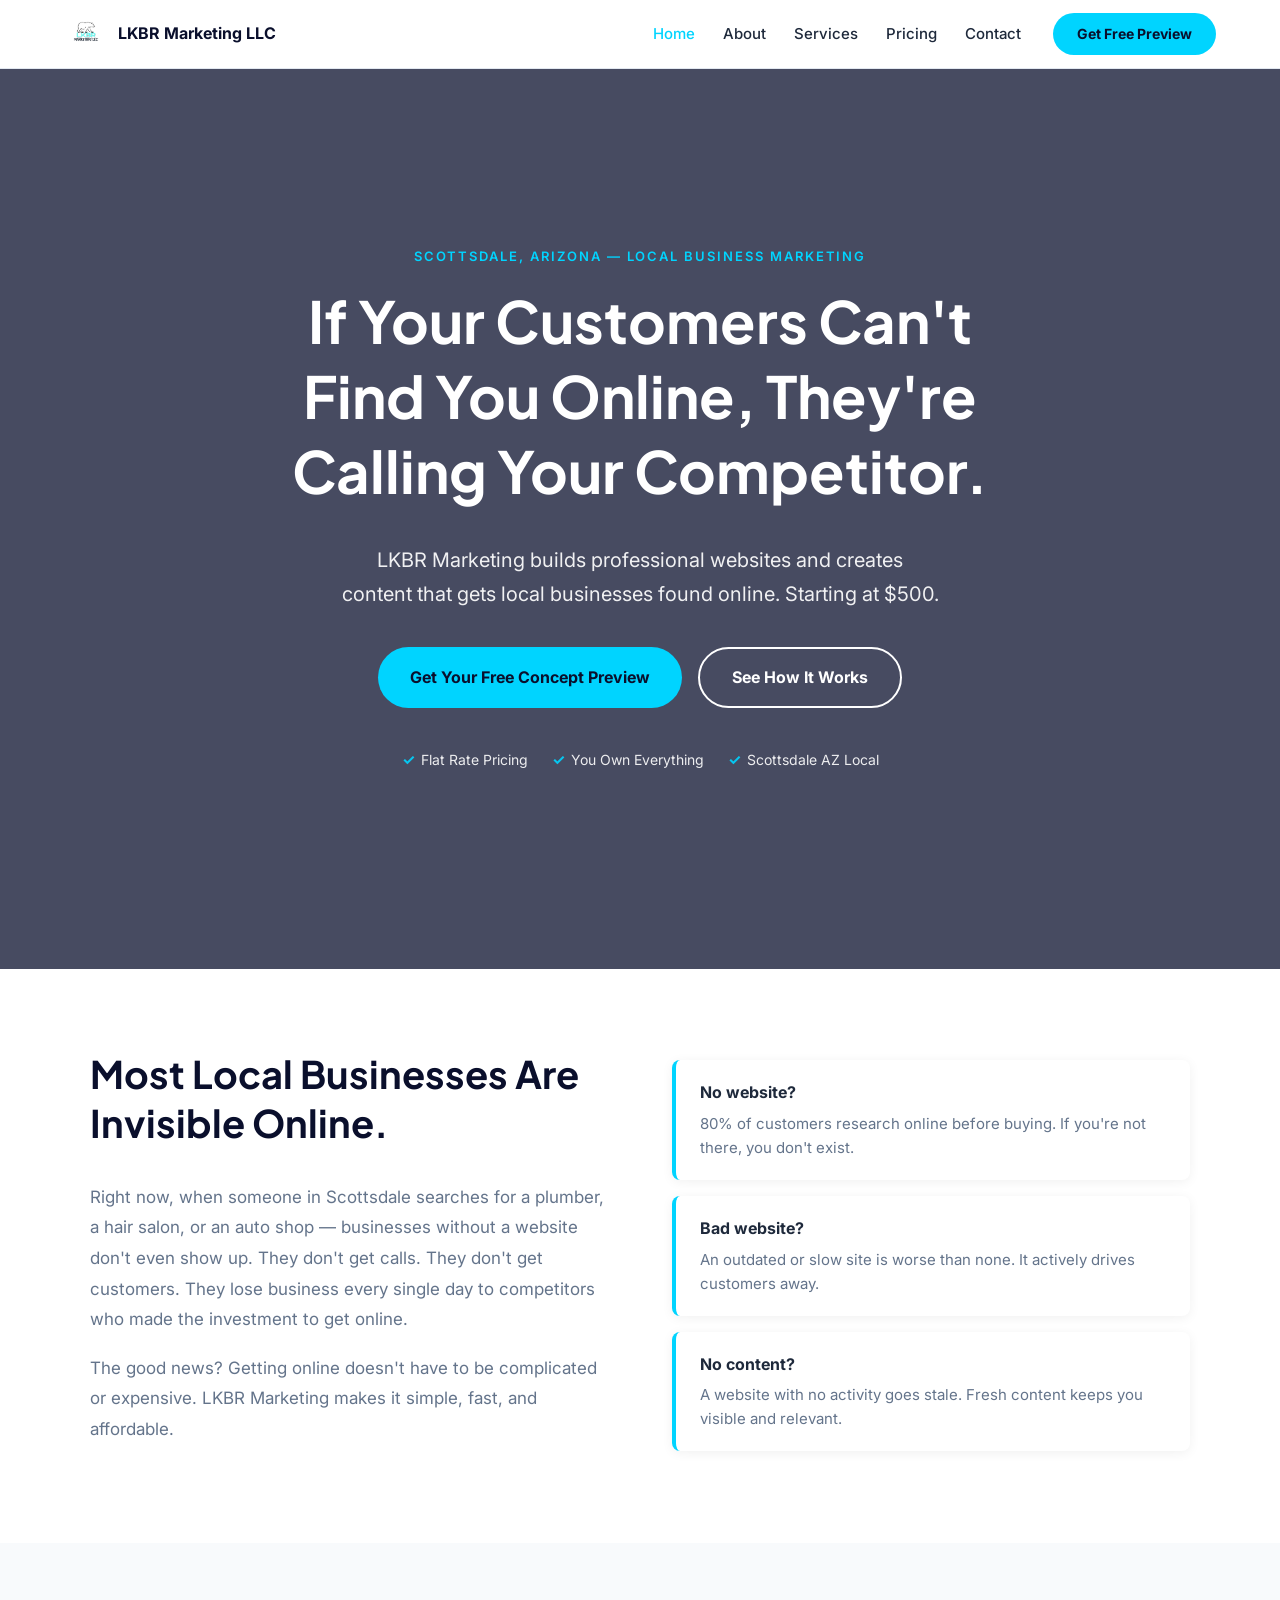
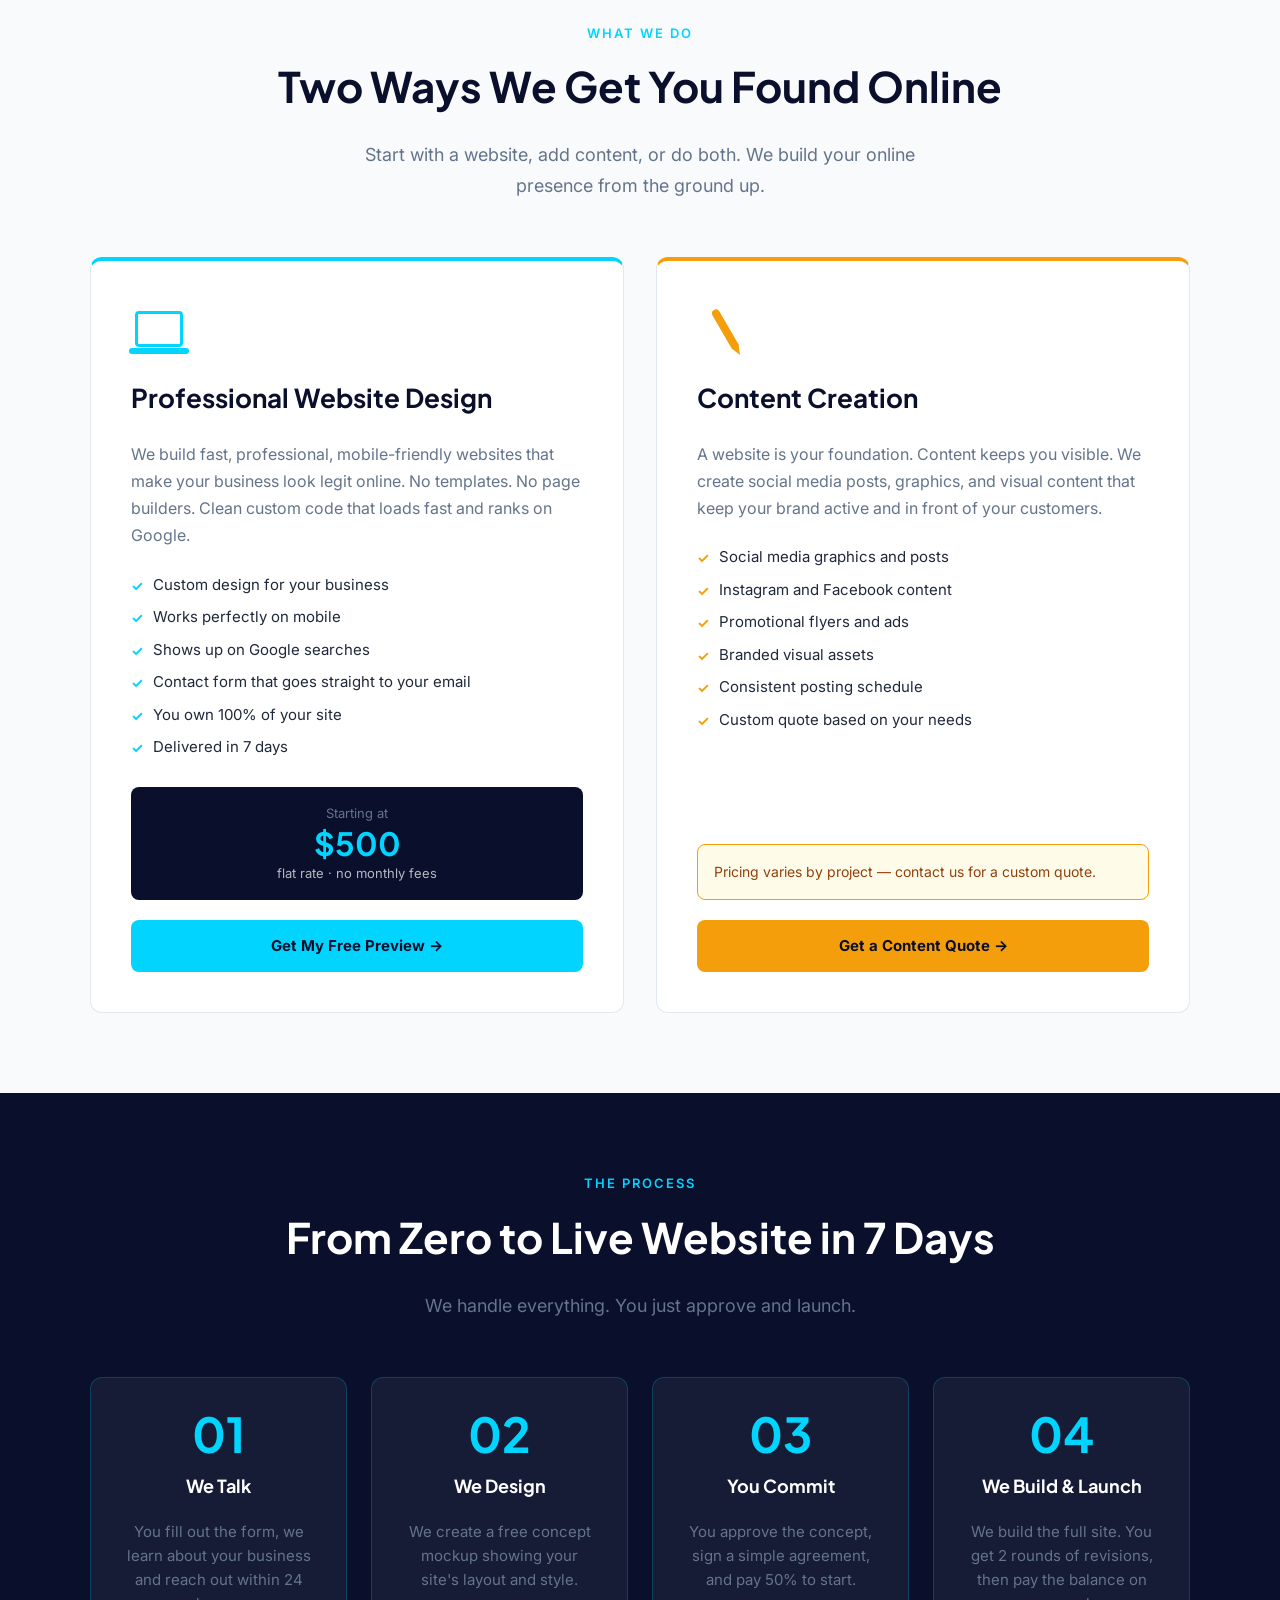
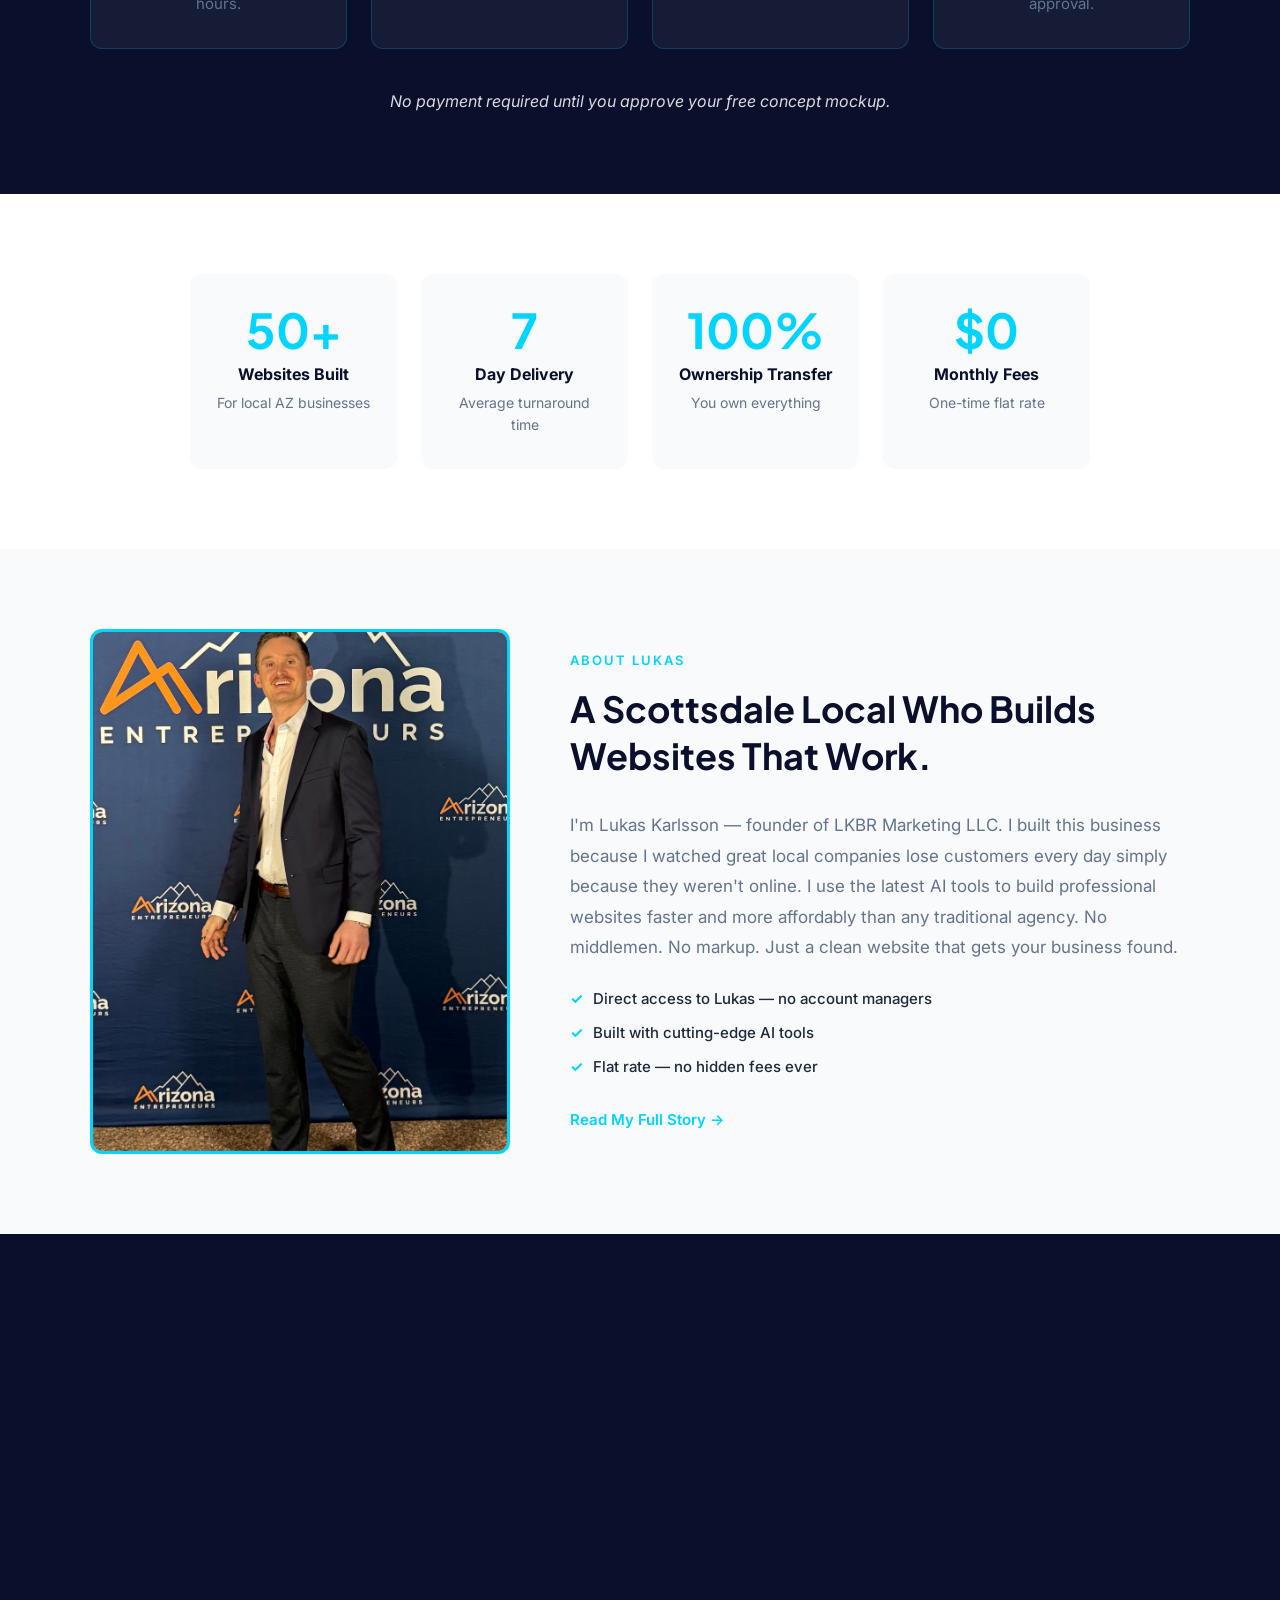
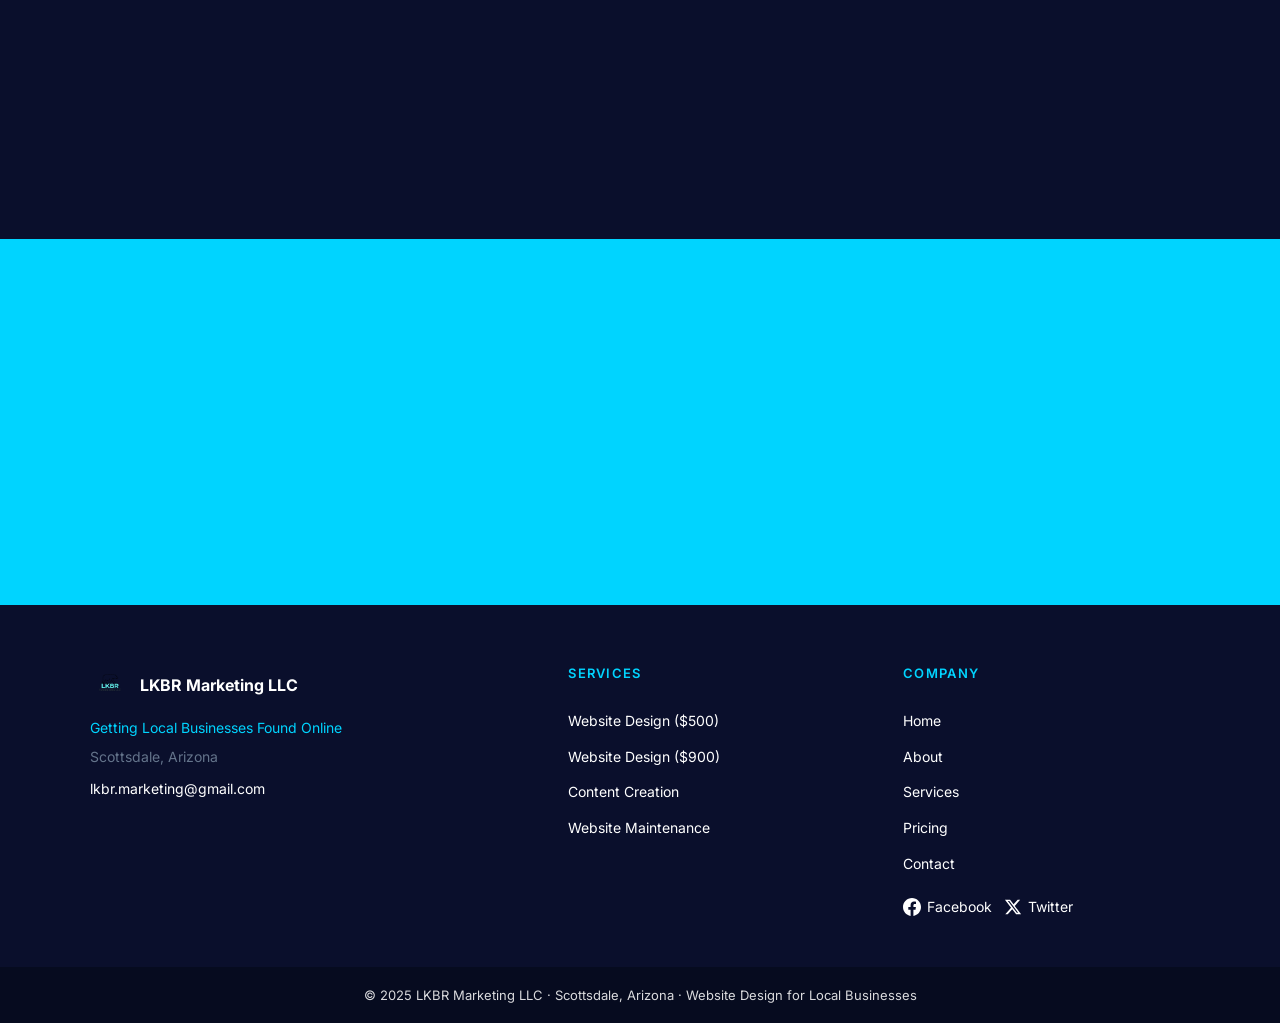
==== index.html @ f8eedea1 "LKBR Marketing site rebuild" ====
<!DOCTYPE html>
<html lang="en">
<head>
  <meta charset="UTF-8">
  <meta name="viewport" content="width=device-width, initial-scale=1.0">
  <title>Website Design Scottsdale AZ | LKBR Marketing LLC | Local Business Websites Starting at $500</title>
  <meta name="description" content="LKBR Marketing LLC builds professional websites for local businesses in Scottsdale AZ. Flat rate $500. Delivered in 7 days. You own everything. Get your free preview today.">
  <meta name="keywords" content="website design Scottsdale AZ, local business website design Arizona, affordable website design small business, professional website $500, website designer Scottsdale">
  <link rel="preconnect" href="https://fonts.googleapis.com">
  <link rel="preconnect" href="https://fonts.gstatic.com" crossorigin>
  <link href="https://fonts.googleapis.com/css2?family=Plus+Jakarta+Sans:wght@700;800&family=Inter:wght@300;400;500;600;700&display=swap" rel="stylesheet">
  <link rel="stylesheet" href="style.css">
</head>
<body>

  <!-- NAV -->
  <nav class="nav">
    <div class="nav-inner">
      <a href="index.html" class="nav-brand">
        <img src="LKBR Marketing LLC Official Logo.png" height="44" alt="LKBR Marketing LLC Logo">
        <span>LKBR Marketing LLC</span>
      </a>
      <ul class="nav-links">
        <li><a href="index.html">Home</a></li>
        <li><a href="about.html">About</a></li>
        <li><a href="services.html">Services</a></li>
        <li><a href="pricing.html">Pricing</a></li>
        <li><a href="contact.html">Contact</a></li>
      </ul>
      <a href="contact.html" class="nav-cta">Get Free Preview</a>
      <button class="hamburger" aria-label="Open navigation menu">
        <span></span><span></span><span></span>
      </button>
    </div>
  </nav>

  <!-- MOBILE OVERLAY -->
  <div class="mobile-overlay" id="mobileOverlay" role="dialog" aria-modal="true">
    <button class="overlay-close" id="overlayClose" aria-label="Close menu">&times;</button>
    <ul class="overlay-links">
      <li><a href="index.html">Home</a></li>
      <li><a href="about.html">About</a></li>
      <li><a href="services.html">Services</a></li>
      <li><a href="pricing.html">Pricing</a></li>
      <li><a href="contact.html">Contact</a></li>
    </ul>
  </div>

  <!-- HERO -->
  <section class="hero-home">
    <div class="hero-bg"></div>
    <div class="hero-overlay"></div>
    <div class="hero-content fade-in">
      <span class="eyebrow">Scottsdale, Arizona &mdash; Local Business Marketing</span>
      <h1>If Your Customers Can't Find You Online, They're Calling Your Competitor.</h1>
      <p class="hero-sub">LKBR Marketing builds professional websites and creates content that gets local businesses found online. Starting at $500.</p>
      <div class="hero-buttons">
        <a href="contact.html" class="btn btn-primary" style="font-size:16px;padding:16px 32px;">Get Your Free Concept Preview</a>
        <a href="#how-it-works" class="btn btn-outline-white" style="font-size:16px;padding:16px 32px;">See How It Works</a>
      </div>
      <div class="hero-trust">
        <span class="trust-item">Flat Rate Pricing</span>
        <span class="trust-item">You Own Everything</span>
        <span class="trust-item">Scottsdale AZ Local</span>
      </div>
    </div>
  </section>

  <!-- PROBLEM SECTION -->
  <section class="section-problem">
    <div class="problem-grid">
      <div class="fade-in">
        <h2 class="problem-headline">Most Local Businesses Are Invisible Online.</h2>
        <p class="problem-text">Right now, when someone in Scottsdale searches for a plumber, a hair salon, or an auto shop — businesses without a website don't even show up. They don't get calls. They don't get customers. They lose business every single day to competitors who made the investment to get online.</p>
        <p class="problem-text">The good news? Getting online doesn't have to be complicated or expensive. LKBR Marketing makes it simple, fast, and affordable.</p>
      </div>
      <div class="problem-cards fade-in">
        <div class="problem-card">
          <strong>No website?</strong>
          <p>80% of customers research online before buying. If you're not there, you don't exist.</p>
        </div>
        <div class="problem-card">
          <strong>Bad website?</strong>
          <p>An outdated or slow site is worse than none. It actively drives customers away.</p>
        </div>
        <div class="problem-card">
          <strong>No content?</strong>
          <p>A website with no activity goes stale. Fresh content keeps you visible and relevant.</p>
        </div>
      </div>
    </div>
  </section>

  <!-- SERVICES SECTION -->
  <section class="section-services">
    <div class="section-header fade-in">
      <span class="eyebrow">What We Do</span>
      <h2>Two Ways We Get You Found Online</h2>
      <p>Start with a website, add content, or do both. We build your online presence from the ground up.</p>
    </div>
    <div class="service-cards">
      <!-- Card 1: Website Design -->
      <div class="service-card service-card-cyan fade-in">
        <div class="service-icon">
          <div class="icon-laptop"></div>
        </div>
        <h3>Professional Website Design</h3>
        <p class="service-desc">We build fast, professional, mobile-friendly websites that make your business look legit online. No templates. No page builders. Clean custom code that loads fast and ranks on Google.</p>
        <ul class="check-list">
          <li>Custom design for your business</li>
          <li>Works perfectly on mobile</li>
          <li>Shows up on Google searches</li>
          <li>Contact form that goes straight to your email</li>
          <li>You own 100% of your site</li>
          <li>Delivered in 7 days</li>
        </ul>
        <div class="price-box">
          <p class="price-label">Starting at</p>
          <p class="price-num">$500</p>
          <p class="price-note">flat rate &middot; no monthly fees</p>
        </div>
        <a href="contact.html" class="btn btn-primary btn-block">Get My Free Preview &rarr;</a>
      </div>
      <!-- Card 2: Content Creation -->
      <div class="service-card service-card-gold fade-in">
        <div class="service-icon">
          <div class="icon-pencil"></div>
        </div>
        <h3>Content Creation</h3>
        <p class="service-desc">A website is your foundation. Content keeps you visible. We create social media posts, graphics, and visual content that keep your brand active and in front of your customers.</p>
        <ul class="check-list gold-checks">
          <li>Social media graphics and posts</li>
          <li>Instagram and Facebook content</li>
          <li>Promotional flyers and ads</li>
          <li>Branded visual assets</li>
          <li>Consistent posting schedule</li>
          <li>Custom quote based on your needs</li>
        </ul>
        <div class="content-note">
          Pricing varies by project &mdash; contact us for a custom quote.
        </div>
        <a href="contact.html" class="btn btn-block" style="background:var(--gold);color:var(--navy);">Get a Content Quote &rarr;</a>
      </div>
    </div>
  </section>

  <!-- HOW IT WORKS -->
  <section class="section-how" id="how-it-works">
    <div class="section-header fade-in">
      <span class="eyebrow">The Process</span>
      <h2>From Zero to Live Website in 7 Days</h2>
      <p>We handle everything. You just approve and launch.</p>
    </div>
    <div class="steps-grid">
      <div class="step-card fade-in">
        <div class="step-num">01</div>
        <h3>We Talk</h3>
        <p>You fill out the form, we learn about your business and reach out within 24 hours.</p>
      </div>
      <div class="step-card fade-in">
        <div class="step-num">02</div>
        <h3>We Design</h3>
        <p>We create a free concept mockup showing your site's layout and style.</p>
      </div>
      <div class="step-card fade-in">
        <div class="step-num">03</div>
        <h3>You Commit</h3>
        <p>You approve the concept, sign a simple agreement, and pay 50% to start.</p>
      </div>
      <div class="step-card fade-in">
        <div class="step-num">04</div>
        <h3>We Build &amp; Launch</h3>
        <p>We build the full site. You get 2 rounds of revisions, then pay the balance on approval.</p>
      </div>
    </div>
    <p class="how-note">No payment required until you approve your free concept mockup.</p>
  </section>

  <!-- STATS / RESULTS -->
  <section class="section-stats">
    <div class="stats-grid">
      <div class="stat-card fade-in">
        <div class="stat-num" data-target="50" data-suffix="+">50+</div>
        <div class="stat-label">Websites Built</div>
        <div class="stat-sub">For local AZ businesses</div>
      </div>
      <div class="stat-card fade-in">
        <div class="stat-num" data-target="7">7</div>
        <div class="stat-label">Day Delivery</div>
        <div class="stat-sub">Average turnaround time</div>
      </div>
      <div class="stat-card fade-in">
        <div class="stat-num" data-target="100" data-suffix="%">100%</div>
        <div class="stat-label">Ownership Transfer</div>
        <div class="stat-sub">You own everything</div>
      </div>
      <div class="stat-card fade-in">
        <div class="stat-num" data-target="0" data-prefix="$">$0</div>
        <div class="stat-label">Monthly Fees</div>
        <div class="stat-sub">One-time flat rate</div>
      </div>
    </div>
  </section>

  <!-- ABOUT STRIP -->
  <section class="section-about-strip">
    <div class="about-strip-grid">
      <div class="fade-in">
        <img src="IMG_9711.jpg" alt="Lukas Karlsson — Founder LKBR Marketing LLC" class="about-strip-img">
      </div>
      <div class="about-strip-content fade-in">
        <span class="eyebrow">About Lukas</span>
        <h2>A Scottsdale Local Who Builds Websites That Work.</h2>
        <p>I'm Lukas Karlsson &mdash; founder of LKBR Marketing LLC. I built this business because I watched great local companies lose customers every day simply because they weren't online. I use the latest AI tools to build professional websites faster and more affordably than any traditional agency. No middlemen. No markup. Just a clean website that gets your business found.</p>
        <ul class="about-strip-checks">
          <li>Direct access to Lukas &mdash; no account managers</li>
          <li>Built with cutting-edge AI tools</li>
          <li>Flat rate &mdash; no hidden fees ever</li>
        </ul>
        <a href="about.html" class="link-arrow">Read My Full Story &rarr;</a>
      </div>
    </div>
  </section>

  <!-- TESTIMONIALS -->
  <section class="section-testimonials">
    <div class="section-header fade-in">
      <span class="eyebrow">Client Stories</span>
      <h2>Local Businesses. Real Results.</h2>
    </div>
    <div class="testimonials-grid">
      <div class="testimonial-card fade-in">
        <div class="stars">&#9733;&#9733;&#9733;&#9733;&#9733;</div>
        <p class="testimonial-quote">"LKBR built our restaurant website in 5 days. We're getting online orders now that we never had before. Worth every penny of the $500."</p>
        <div class="testimonial-author">
          <div class="author-avatar">M</div>
          <div>
            <div class="author-name">Maria S.</div>
            <div class="author-biz">Scottsdale Restaurant Owner</div>
          </div>
        </div>
      </div>
      <div class="testimonial-card fade-in">
        <div class="stars">&#9733;&#9733;&#9733;&#9733;&#9733;</div>
        <p class="testimonial-quote">"I'd been meaning to get a website for my plumbing business for 3 years. Lukas had it done in a week. Now I get calls from Google every day."</p>
        <div class="testimonial-author">
          <div class="author-avatar">J</div>
          <div>
            <div class="author-name">James T.</div>
            <div class="author-biz">Phoenix Plumbing Company</div>
          </div>
        </div>
      </div>
      <div class="testimonial-card fade-in">
        <div class="stars">&#9733;&#9733;&#9733;&#9733;&#9733;</div>
        <p class="testimonial-quote">"My salon finally looks as professional online as it does in person. The process was painless and I own everything outright."</p>
        <div class="testimonial-author">
          <div class="author-avatar">S</div>
          <div>
            <div class="author-name">Sandra K.</div>
            <div class="author-biz">Tempe Hair Salon</div>
          </div>
        </div>
      </div>
    </div>
  </section>

  <!-- FINAL CTA -->
  <section class="section-final-cta">
    <h2 class="fade-in">Ready to Get Your Business Online?</h2>
    <p class="fade-in">Get a free concept mockup within 24 hours. No payment until you're ready to move forward.</p>
    <a href="contact.html" class="btn-hero fade-in">Get Your Free Concept Preview &rarr;</a>
  </section>

  <!-- FOOTER -->
  <footer class="footer">
    <div class="footer-top">
      <div class="footer-inner">
        <div class="footer-col">
          <div class="footer-brand">
            <img src="LKBR Marketing LLC Official Logo.png" height="40" alt="LKBR Marketing LLC">
            <span>LKBR Marketing LLC</span>
          </div>
          <p class="footer-tagline">Getting Local Businesses Found Online</p>
          <p class="footer-location">Scottsdale, Arizona</p>
          <a href="mailto:lkbr.marketing@gmail.com" class="footer-email">lkbr.marketing@gmail.com</a>
        </div>
        <div class="footer-col">
          <h4 class="footer-heading">Services</h4>
          <ul class="footer-links">
            <li><a href="pricing.html">Website Design ($500)</a></li>
            <li><a href="pricing.html">Website Design ($900)</a></li>
            <li><a href="services.html">Content Creation</a></li>
            <li><a href="services.html">Website Maintenance</a></li>
          </ul>
        </div>
        <div class="footer-col">
          <h4 class="footer-heading">Company</h4>
          <ul class="footer-links">
            <li><a href="index.html">Home</a></li>
            <li><a href="about.html">About</a></li>
            <li><a href="services.html">Services</a></li>
            <li><a href="pricing.html">Pricing</a></li>
            <li><a href="contact.html">Contact</a></li>
          </ul>
          <div class="footer-social">
            <a href="https://facebook.com/lkbrmarketing" target="_blank" rel="noopener" class="social-link">
              <svg viewBox="0 0 24 24" aria-hidden="true"><path d="M24 12.073c0-6.627-5.373-12-12-12s-12 5.373-12 12c0 5.99 4.388 10.954 10.125 11.854v-8.385H7.078v-3.47h3.047V9.43c0-3.007 1.792-4.669 4.533-4.669 1.312 0 2.686.235 2.686.235v2.953H15.83c-1.491 0-1.956.925-1.956 1.874v2.25h3.328l-.532 3.47h-2.796v8.385C19.612 23.027 24 18.062 24 12.073z"/></svg>
              Facebook
            </a>
            <a href="https://twitter.com/lkbrmarketing" target="_blank" rel="noopener" class="social-link">
              <svg viewBox="0 0 24 24" aria-hidden="true"><path d="M18.244 2.25h3.308l-7.227 8.26 8.502 11.24H16.17l-5.214-6.817L4.99 21.75H1.68l7.73-8.835L1.254 2.25H8.08l4.713 6.231zm-1.161 17.52h1.833L7.084 4.126H5.117z"/></svg>
              Twitter
            </a>
          </div>
        </div>
      </div>
    </div>
    <div class="footer-bottom">
      <p>&copy; 2025 LKBR Marketing LLC &middot; Scottsdale, Arizona &middot; Website Design for Local Businesses</p>
    </div>
  </footer>

  <!-- BACK TO TOP -->
  <button class="back-to-top" aria-label="Back to top">&#8679;</button>

  <script src="script.js"></script>
</body>
</html>
---- style.css ----
/* ============================================================
   LKBR Marketing LLC — Main Stylesheet
   ============================================================ */

/* Google Fonts */
@import url('https://fonts.googleapis.com/css2?family=Plus+Jakarta+Sans:wght@700;800&family=Inter:wght@300;400;500;600;700&display=swap');

/* ============================================================
   CSS Custom Properties
   ============================================================ */
:root {
  --navy: #0a0f2c;
  --navy-dark: #060b1f;
  --cyan: #00d4ff;
  --cyan-dark: #00b8d9;
  --white: #ffffff;
  --light-gray: #f8fafc;
  --body-text: #1e293b;
  --muted: #64748b;
  --gold: #f59e0b;
  --green: #10b981;
  --border: #e2e8f0;
  --red: #ef4444;

  --font-heading: 'Plus Jakarta Sans', sans-serif;
  --font-body: 'Inter', sans-serif;

  --section-padding: 80px 24px;
  --section-padding-mobile: 48px 20px;
  --max-width: 1100px;
  --radius: 12px;
  --radius-sm: 8px;

  --transition: 0.2s ease;
  --transition-slow: 0.6s ease;
}

/* ============================================================
   Reset & Base
   ============================================================ */
*, *::before, *::after {
  box-sizing: border-box;
  margin: 0;
  padding: 0;
  -webkit-font-smoothing: antialiased;
}

html {
  scroll-behavior: smooth;
}

body {
  font-family: var(--font-body);
  color: var(--body-text);
  line-height: 1.6;
  -webkit-font-smoothing: antialiased;
  overflow-x: hidden;
}

body.nav-open {
  overflow: hidden;
}

img {
  max-width: 100%;
  display: block;
}

a {
  text-decoration: none;
  color: inherit;
}

ul {
  list-style: none;
}

button {
  cursor: pointer;
  border: none;
  background: none;
  font-family: inherit;
}

/* ============================================================
   Typography
   ============================================================ */
h1, h2, h3, h4, h5, h6 {
  font-family: var(--font-heading);
  font-weight: 700;
  line-height: 1.25;
  overflow: visible;
}

h1, h2, h3, h4 {
  overflow: visible !important;
  padding-bottom: 10px !important;
  line-height: 1.3 !important;
}

/* ============================================================
   Utilities
   ============================================================ */
.container {
  max-width: var(--max-width);
  margin: 0 auto;
  width: 100%;
}

.eyebrow {
  display: block;
  font-family: var(--font-body);
  font-size: 13px;
  font-weight: 600;
  letter-spacing: 0.15em;
  text-transform: uppercase;
  color: var(--cyan);
  margin-bottom: 16px;
}

.text-center { text-align: center; }

/* ============================================================
   Fade-in Animation
   ============================================================ */
.fade-in {
  opacity: 0;
  transform: translateY(30px);
  transition: opacity var(--transition-slow), transform var(--transition-slow);
}

.fade-in.visible {
  opacity: 1;
  transform: translateY(0);
}

/* ============================================================
   Buttons
   ============================================================ */
.btn {
  display: inline-flex;
  align-items: center;
  justify-content: center;
  gap: 8px;
  font-family: var(--font-body);
  font-weight: 700;
  font-size: 15px;
  padding: 12px 28px;
  border-radius: 50px;
  border: none;
  cursor: pointer;
  transition: background var(--transition), transform var(--transition), color var(--transition);
  white-space: nowrap;
}

.btn:hover {
  transform: scale(1.02);
}

.btn-primary {
  background: var(--cyan);
  color: var(--navy);
}

.btn-primary:hover {
  background: var(--cyan-dark);
}

.btn-outline-white {
  background: transparent;
  color: var(--white);
  border: 2px solid var(--white);
}

.btn-outline-white:hover {
  background: rgba(255,255,255,0.1);
}

.btn-dark {
  background: var(--navy);
  color: var(--white);
}

.btn-dark:hover {
  background: #151c40;
}

.btn-gold {
  background: var(--gold);
  color: var(--navy);
}

.btn-gold:hover {
  background: #d97706;
}

.btn-block {
  display: flex;
  width: 100%;
  border-radius: var(--radius-sm);
  padding: 14px 24px;
}

/* ============================================================
   Navigation
   ============================================================ */
.nav {
  position: sticky;
  top: 0;
  z-index: 1000;
  background: var(--white);
  border-bottom: 1px solid var(--border);
}

.nav-inner {
  max-width: 1200px;
  margin: 0 auto;
  padding: 0 24px;
  height: 68px;
  display: flex;
  align-items: center;
  gap: 32px;
}

.nav-brand {
  display: flex;
  align-items: center;
  gap: 10px;
  flex-shrink: 0;
  text-decoration: none;
}

.nav-brand img {
  height: 44px;
  width: auto;
  object-fit: contain;
}

.nav-brand span {
  font-family: var(--font-body);
  font-weight: 700;
  font-size: 16px;
  color: var(--navy);
  white-space: nowrap;
}

.nav-links {
  display: flex;
  align-items: center;
  gap: 28px;
  margin-left: auto;
  list-style: none;
}

.nav-links a {
  font-size: 15px;
  font-weight: 500;
  color: var(--body-text);
  transition: color var(--transition);
  position: relative;
}

.nav-links a:hover,
.nav-links a.active {
  color: var(--cyan);
}

.nav-cta {
  background: var(--cyan);
  color: var(--navy);
  font-weight: 700;
  font-size: 14px;
  padding: 10px 24px;
  border-radius: 50px;
  transition: background var(--transition), transform var(--transition);
  flex-shrink: 0;
  white-space: nowrap;
}

.nav-cta:hover {
  background: var(--cyan-dark);
  transform: scale(1.02);
}

.hamburger {
  display: none;
  flex-direction: column;
  gap: 5px;
  padding: 4px;
  cursor: pointer;
  margin-left: auto;
  background: none;
  border: none;
}

.hamburger span {
  display: block;
  width: 24px;
  height: 2px;
  background: var(--navy);
  border-radius: 2px;
  transition: var(--transition);
}

/* ============================================================
   Mobile Overlay
   ============================================================ */
.mobile-overlay {
  position: fixed;
  inset: 0;
  background: var(--navy);
  z-index: 9999;
  display: flex;
  flex-direction: column;
  align-items: center;
  justify-content: center;
  opacity: 0;
  pointer-events: none;
  transition: opacity 0.3s ease;
}

.mobile-overlay.open {
  opacity: 1;
  pointer-events: all;
}

.overlay-close {
  position: absolute;
  top: 24px;
  right: 24px;
  color: var(--white);
  font-size: 28px;
  background: none;
  border: none;
  cursor: pointer;
  line-height: 1;
  font-family: var(--font-body);
  padding: 8px;
  transition: opacity var(--transition);
}

.overlay-close:hover {
  opacity: 0.7;
}

.overlay-links {
  list-style: none;
  display: flex;
  flex-direction: column;
  align-items: center;
  gap: 32px;
}

.overlay-links a {
  font-family: var(--font-heading);
  font-size: 28px;
  font-weight: 700;
  color: var(--white);
  text-decoration: none;
  transition: color var(--transition);
}

.overlay-links a:hover {
  color: var(--cyan);
}

/* ============================================================
   Footer
   ============================================================ */
.footer {
  background: var(--navy);
}

.footer-top {
  border-top: 3px solid var(--cyan);
  padding: 60px 24px 48px;
}

.footer-inner {
  max-width: var(--max-width);
  margin: 0 auto;
  display: grid;
  grid-template-columns: 1.5fr 1fr 1fr;
  gap: 48px;
}

.footer-brand {
  display: flex;
  align-items: center;
  gap: 10px;
  margin-bottom: 12px;
}

.footer-brand img {
  height: 40px;
  width: auto;
  object-fit: contain;
}

.footer-brand span {
  font-family: var(--font-body);
  font-weight: 700;
  color: var(--white);
  font-size: 16px;
}

.footer-tagline {
  color: var(--cyan);
  font-size: 14px;
  margin-bottom: 6px;
}

.footer-location {
  color: var(--muted);
  font-size: 14px;
  margin-bottom: 8px;
}

.footer-email {
  color: var(--white);
  font-size: 14px;
  transition: color var(--transition);
}

.footer-email:hover {
  color: var(--cyan);
}

.footer-heading {
  font-family: var(--font-body);
  font-size: 13px;
  font-weight: 600;
  letter-spacing: 0.1em;
  text-transform: uppercase;
  color: var(--cyan);
  margin-bottom: 16px;
}

.footer-links {
  list-style: none;
  display: flex;
  flex-direction: column;
  gap: 10px;
}

.footer-links a {
  color: var(--white);
  font-size: 14px;
  transition: color var(--transition);
}

.footer-links a:hover {
  color: var(--cyan);
}

.footer-social {
  display: flex;
  gap: 12px;
  margin-top: 20px;
}

.social-link {
  display: flex;
  align-items: center;
  gap: 6px;
  color: var(--white);
  font-size: 14px;
  transition: color var(--transition);
}

.social-link:hover {
  color: var(--cyan);
}

.social-link svg {
  width: 18px;
  height: 18px;
  fill: currentColor;
}

.footer-bottom {
  background: var(--navy-dark);
  padding: 18px 24px;
  text-align: center;
}

.footer-bottom p {
  color: var(--white);
  font-size: 13px;
  opacity: 0.85;
}

/* ============================================================
   Back to Top
   ============================================================ */
.back-to-top {
  position: fixed;
  bottom: 32px;
  right: 32px;
  width: 44px;
  height: 44px;
  background: var(--cyan);
  border-radius: 50%;
  display: flex;
  align-items: center;
  justify-content: center;
  cursor: pointer;
  opacity: 0;
  pointer-events: none;
  transition: opacity 0.3s, transform var(--transition);
  z-index: 999;
  border: none;
  color: var(--navy);
  font-size: 20px;
  box-shadow: 0 4px 16px rgba(0,212,255,0.4);
}

.back-to-top.visible {
  opacity: 1;
  pointer-events: auto;
}

.back-to-top:hover {
  transform: translateY(-3px);
}

/* ============================================================
   Hero — Home (100vh)
   ============================================================ */
.hero-home {
  min-height: 100vh;
  display: flex;
  align-items: center;
  justify-content: center;
  position: relative;
  overflow: visible;
}

.hero-home .hero-bg {
  position: absolute;
  inset: 0;
  background-image: url('https://images.unsplash.com/photo-1460925895917-afdab827c52f?w=1600&q=80');
  background-size: cover;
  background-position: center;
  z-index: 0;
}

.hero-home .hero-overlay {
  position: absolute;
  inset: 0;
  background: rgba(10, 15, 44, 0.75);
  z-index: 1;
}

.hero-home .hero-content {
  position: relative;
  z-index: 2;
  max-width: 800px;
  text-align: center;
  padding: 0 24px 20px;
  width: 100%;
  overflow: visible;
}

.hero-home h1 {
  font-size: 58px;
  color: var(--white);
  line-height: 1.3;
  margin-bottom: 24px;
  overflow: visible;
  padding-bottom: 10px;
}

.hero-home .hero-sub {
  font-size: 20px;
  color: var(--white);
  line-height: 1.7;
  max-width: 600px;
  margin: 0 auto 36px;
  opacity: 0.92;
}

.hero-buttons {
  display: flex;
  gap: 16px;
  justify-content: center;
  flex-wrap: wrap;
  margin-bottom: 40px;
}

.hero-trust {
  display: flex;
  gap: 24px;
  justify-content: center;
  flex-wrap: wrap;
}

.trust-item {
  display: flex;
  align-items: center;
  gap: 6px;
  color: var(--white);
  font-size: 14px;
  opacity: 0.9;
}

.trust-item::before {
  content: '✓';
  color: var(--cyan);
  font-weight: 700;
  font-size: 15px;
}

/* ============================================================
   Hero — Inner Pages (460px)
   ============================================================ */
.hero-inner {
  height: 460px;
  display: flex;
  align-items: center;
  justify-content: center;
  position: relative;
  overflow: visible;
  background: var(--navy);
}

.hero-inner .hero-bg-img {
  position: absolute;
  inset: 0;
  background-size: cover;
  background-position: center;
  z-index: 0;
  opacity: 0.15;
}

.hero-inner .hero-dot-pattern {
  position: absolute;
  inset: 0;
  z-index: 0;
  background-image: radial-gradient(circle, rgba(0,212,255,0.25) 1px, transparent 1px);
  background-size: 32px 32px;
}

.hero-inner .hero-content {
  position: relative;
  z-index: 2;
  text-align: center;
  padding: 0 24px;
  max-width: 800px;
  width: 100%;
}

.hero-inner h1 {
  font-size: 52px;
  color: var(--white);
  margin-bottom: 20px;
}

.hero-inner .hero-sub {
  font-size: 18px;
  color: rgba(255,255,255,0.82);
  line-height: 1.7;
  max-width: 640px;
  margin: 0 auto;
}

/* ============================================================
   Problem Section
   ============================================================ */
.section-problem {
  background: var(--white);
  padding: var(--section-padding);
}

.problem-grid {
  max-width: var(--max-width);
  margin: 0 auto;
  display: grid;
  grid-template-columns: 1fr 1fr;
  gap: 64px;
  align-items: center;
}

.problem-headline {
  font-size: 38px;
  color: var(--navy);
  margin-bottom: 24px;
}

.problem-text {
  color: var(--muted);
  font-size: 17px;
  line-height: 1.8;
  margin-bottom: 18px;
}

.problem-cards {
  display: flex;
  flex-direction: column;
  gap: 16px;
}

.problem-card {
  background: var(--white);
  border-left: 4px solid var(--cyan);
  padding: 20px 24px;
  border-radius: var(--radius-sm);
  box-shadow: 0 2px 12px rgba(0,0,0,0.06);
}

.problem-card strong {
  display: block;
  color: var(--body-text);
  font-size: 16px;
  margin-bottom: 6px;
}

.problem-card p {
  color: var(--muted);
  font-size: 15px;
  line-height: 1.6;
}

/* ============================================================
   Services Section (Home)
   ============================================================ */
.section-services {
  background: var(--light-gray);
  padding: var(--section-padding);
}

.section-header {
  text-align: center;
  margin-bottom: 56px;
}

.section-header h2 {
  font-size: 42px;
  color: var(--navy);
  margin-bottom: 16px;
}

.section-header p {
  color: var(--muted);
  font-size: 18px;
  max-width: 600px;
  margin: 0 auto;
  line-height: 1.7;
}

.service-cards {
  max-width: var(--max-width);
  margin: 0 auto;
  display: grid;
  grid-template-columns: 1fr 1fr;
  gap: 32px;
}

.service-card {
  background: var(--white);
  border: 1px solid var(--border);
  border-radius: var(--radius);
  padding: 40px;
  display: flex;
  flex-direction: column;
}

.service-card-cyan {
  border-top: 4px solid var(--cyan);
}

.service-card-gold {
  border-top: 4px solid var(--gold);
}

.service-icon {
  width: 56px;
  height: 56px;
  margin-bottom: 24px;
  display: flex;
  align-items: center;
  justify-content: center;
}

.icon-laptop {
  width: 48px;
  height: 36px;
  border: 3px solid var(--cyan);
  border-radius: 4px;
  position: relative;
  background: transparent;
}

.icon-laptop::after {
  content: '';
  position: absolute;
  bottom: -10px;
  left: 50%;
  transform: translateX(-50%);
  width: 60px;
  height: 6px;
  background: var(--cyan);
  border-radius: 3px;
}

.icon-pencil {
  width: 8px;
  height: 44px;
  background: var(--gold);
  border-radius: 4px 4px 2px 2px;
  position: relative;
  transform: rotate(-30deg);
}

.icon-pencil::after {
  content: '';
  position: absolute;
  bottom: -8px;
  left: 50%;
  transform: translateX(-50%);
  border-left: 4px solid transparent;
  border-right: 4px solid transparent;
  border-top: 10px solid var(--gold);
}

.service-card h3 {
  font-size: 26px;
  color: var(--navy);
  margin-bottom: 16px;
}

.service-card .service-desc {
  color: var(--muted);
  font-size: 16px;
  line-height: 1.7;
  margin-bottom: 24px;
}

.check-list {
  list-style: none;
  display: flex;
  flex-direction: column;
  gap: 10px;
  margin-bottom: 28px;
  flex: 1;
}

.check-list li {
  display: flex;
  align-items: flex-start;
  gap: 10px;
  font-size: 15px;
  color: var(--body-text);
  line-height: 1.5;
}

.check-list li::before {
  content: '✓';
  color: var(--cyan);
  font-weight: 700;
  font-size: 14px;
  flex-shrink: 0;
  margin-top: 1px;
}

.check-list.gold-checks li::before {
  color: var(--gold);
}

.price-box {
  background: var(--navy);
  border-radius: var(--radius-sm);
  padding: 16px 24px;
  margin-bottom: 20px;
  text-align: center;
}

.price-box .price-label {
  color: var(--muted);
  font-size: 13px;
  margin-bottom: 4px;
}

.price-box .price-num {
  font-family: var(--font-heading);
  font-size: 32px;
  font-weight: 700;
  color: var(--cyan);
  line-height: 1;
}

.price-box .price-note {
  color: rgba(255,255,255,0.7);
  font-size: 13px;
  margin-top: 4px;
}

.content-note {
  background: #fefce8;
  border: 1px solid var(--gold);
  border-radius: var(--radius-sm);
  padding: 16px;
  margin-bottom: 20px;
  color: #92400e;
  font-size: 14px;
  line-height: 1.6;
}

/* ============================================================
   How It Works
   ============================================================ */
.section-how {
  background: var(--navy);
  padding: var(--section-padding);
}

.section-how .section-header h2 {
  color: var(--white);
}

.section-how .section-header p {
  color: var(--muted);
}

.steps-grid {
  max-width: var(--max-width);
  margin: 0 auto;
  display: grid;
  grid-template-columns: repeat(4, 1fr);
  gap: 24px;
}

.step-card {
  background: rgba(255,255,255,0.05);
  border: 1px solid rgba(0,212,255,0.2);
  border-radius: var(--radius);
  padding: 32px;
  text-align: center;
}

.step-num {
  font-family: var(--font-heading);
  font-size: 48px;
  font-weight: 700;
  color: var(--cyan);
  line-height: 1;
  margin-bottom: 16px;
}

.step-card h3 {
  font-size: 18px;
  color: var(--white);
  margin-bottom: 12px;
}

.step-card p {
  font-size: 15px;
  color: var(--muted);
  line-height: 1.6;
}

.how-note {
  text-align: center;
  margin-top: 40px;
  color: var(--white);
  font-style: italic;
  font-size: 16px;
  opacity: 0.85;
}

/* ============================================================
   Stats / Results
   ============================================================ */
.section-stats {
  background: var(--white);
  padding: var(--section-padding);
}

.stats-grid {
  max-width: 900px;
  margin: 0 auto;
  display: grid;
  grid-template-columns: repeat(4, 1fr);
  gap: 24px;
}

.stat-card {
  background: var(--light-gray);
  border-radius: var(--radius);
  padding: 32px 24px;
  text-align: center;
}

.stat-num {
  font-family: var(--font-heading);
  font-size: 48px;
  font-weight: 700;
  color: var(--cyan);
  line-height: 1;
  margin-bottom: 8px;
}

.stat-label {
  font-weight: 700;
  font-size: 16px;
  color: var(--navy);
  margin-bottom: 4px;
}

.stat-sub {
  font-size: 14px;
  color: var(--muted);
}

/* ============================================================
   About Strip (Home)
   ============================================================ */
.section-about-strip {
  background: var(--light-gray);
  padding: var(--section-padding);
}

.about-strip-grid {
  max-width: var(--max-width);
  margin: 0 auto;
  display: grid;
  grid-template-columns: 420px 1fr;
  gap: 60px;
  align-items: center;
}

.about-strip-img {
  width: 100%;
  max-width: 420px;
  border-radius: var(--radius);
  border: 3px solid var(--cyan);
  object-fit: cover;
  aspect-ratio: 4/5;
}

.about-strip-content h2 {
  font-size: 36px;
  color: var(--navy);
  margin-bottom: 20px;
}

.about-strip-content p {
  color: var(--muted);
  font-size: 17px;
  line-height: 1.8;
  margin-bottom: 24px;
}

.about-strip-checks {
  list-style: none;
  display: flex;
  flex-direction: column;
  gap: 10px;
  margin-bottom: 28px;
}

.about-strip-checks li {
  display: flex;
  align-items: center;
  gap: 10px;
  font-size: 15px;
  color: var(--body-text);
  font-weight: 500;
}

.about-strip-checks li::before {
  content: '✓';
  color: var(--cyan);
  font-weight: 700;
  font-size: 15px;
}

.link-arrow {
  color: var(--cyan);
  font-weight: 600;
  font-size: 15px;
  display: inline-flex;
  align-items: center;
  gap: 6px;
  transition: gap var(--transition);
}

.link-arrow:hover {
  gap: 10px;
}

/* ============================================================
   Testimonials
   ============================================================ */
.section-testimonials {
  background: var(--navy);
  padding: var(--section-padding);
}

.section-testimonials .section-header h2 {
  color: var(--white);
}

.testimonials-grid {
  max-width: var(--max-width);
  margin: 0 auto;
  display: grid;
  grid-template-columns: repeat(3, 1fr);
  gap: 24px;
}

.testimonial-card {
  background: rgba(255,255,255,0.06);
  border: 1px solid rgba(255,255,255,0.1);
  border-radius: var(--radius);
  padding: 32px;
  display: flex;
  flex-direction: column;
}

.stars {
  color: var(--gold);
  font-size: 18px;
  margin-bottom: 16px;
  letter-spacing: 2px;
}

.testimonial-quote {
  color: var(--white);
  font-style: italic;
  font-size: 16px;
  line-height: 1.7;
  flex: 1;
  margin-bottom: 24px;
}

.testimonial-author {
  display: flex;
  align-items: center;
  gap: 14px;
}

.author-avatar {
  width: 44px;
  height: 44px;
  border-radius: 50%;
  background: var(--cyan);
  display: flex;
  align-items: center;
  justify-content: center;
  font-family: var(--font-heading);
  font-weight: 700;
  font-size: 18px;
  color: var(--navy);
  flex-shrink: 0;
}

.author-name {
  font-weight: 700;
  color: var(--white);
  font-size: 15px;
}

.author-biz {
  color: var(--muted);
  font-size: 13px;
}

/* ============================================================
   Final CTA
   ============================================================ */
.section-final-cta {
  background: var(--cyan);
  padding: var(--section-padding);
  text-align: center;
}

.section-final-cta h2 {
  font-size: 42px;
  color: var(--navy);
  margin-bottom: 16px;
}

.section-final-cta p {
  color: var(--navy);
  font-size: 18px;
  margin-bottom: 36px;
  line-height: 1.6;
  max-width: 600px;
  margin-left: auto;
  margin-right: auto;
}

.section-final-cta .btn-hero {
  background: var(--navy);
  color: var(--white);
  font-size: 18px;
  padding: 18px 48px;
  border-radius: 50px;
  font-weight: 700;
  transition: background var(--transition), transform var(--transition);
}

.section-final-cta .btn-hero:hover {
  background: #151c40;
  transform: scale(1.02);
}

/* ============================================================
   About Page — Story
   ============================================================ */
.section-story {
  background: var(--white);
  padding: var(--section-padding);
}

.story-grid {
  max-width: var(--max-width);
  margin: 0 auto;
  display: grid;
  grid-template-columns: 1fr 1fr;
  gap: 64px;
  align-items: start;
}

.story-img {
  width: 100%;
  border-radius: var(--radius);
  border: 3px solid var(--cyan);
  object-fit: cover;
  min-height: 500px;
}

.story-content h2 {
  font-size: 36px;
  color: var(--navy);
  margin-bottom: 28px;
}

.story-content p {
  color: var(--muted);
  font-size: 17px;
  line-height: 1.8;
  margin-bottom: 20px;
}

.story-byline {
  margin-top: 32px;
  padding-top: 24px;
  border-top: 1px solid var(--border);
  font-size: 15px;
  color: var(--body-text);
  font-weight: 500;
}

/* ============================================================
   Why LKBR Section
   ============================================================ */
.section-why {
  background: var(--light-gray);
  padding: var(--section-padding);
}

.section-why .section-header h2 {
  font-size: 38px;
}

.why-grid {
  max-width: 900px;
  margin: 0 auto;
  display: grid;
  grid-template-columns: 1fr 1fr;
  gap: 24px;
}

.why-card {
  border-radius: var(--radius);
  padding: 32px;
}

.why-card-dark {
  background: var(--body-text);
  color: var(--white);
}

.why-card-highlight {
  background: var(--cyan);
  color: var(--navy);
}

.why-card h3 {
  font-size: 20px;
  margin-bottom: 20px;
}

.why-card-dark h3 { color: var(--white); }
.why-card-highlight h3 { color: var(--navy); }

.why-list {
  list-style: none;
  display: flex;
  flex-direction: column;
  gap: 10px;
}

.why-list li {
  display: flex;
  align-items: center;
  gap: 10px;
  font-size: 15px;
}

.why-card-dark .why-list li { color: rgba(255,255,255,0.85); }
.why-card-highlight .why-list li { color: var(--navy); font-weight: 600; }

.badge-x::before {
  content: '✗';
  color: var(--red);
  font-weight: 700;
  flex-shrink: 0;
}

.badge-check::before {
  content: '✓';
  color: var(--navy);
  font-weight: 700;
  flex-shrink: 0;
}

/* ============================================================
   Values Section
   ============================================================ */
.section-values {
  background: var(--white);
  padding: var(--section-padding);
}

.values-grid {
  max-width: var(--max-width);
  margin: 0 auto;
  display: grid;
  grid-template-columns: repeat(3, 1fr);
  gap: 24px;
}

.value-card {
  background: var(--white);
  border-top: 4px solid var(--cyan);
  border-radius: var(--radius);
  padding: 32px;
  box-shadow: 0 2px 16px rgba(0,0,0,0.06);
}

.value-card h3 {
  font-size: 22px;
  color: var(--navy);
  margin-bottom: 12px;
}

.value-card p {
  color: var(--muted);
  font-size: 15px;
  line-height: 1.7;
}

/* ============================================================
   Page-level Dark CTA
   ============================================================ */
.section-page-cta {
  background: var(--navy);
  padding: 60px 24px;
  text-align: center;
}

.section-page-cta h2 {
  font-size: 36px;
  color: var(--white);
  margin-bottom: 28px;
}

/* ============================================================
   Services Page Sections
   ============================================================ */
.section-service-detail {
  padding: var(--section-padding);
}

.section-service-detail.alt {
  background: var(--light-gray);
}

.service-detail-grid {
  max-width: var(--max-width);
  margin: 0 auto;
  display: grid;
  grid-template-columns: 1fr 1fr;
  gap: 60px;
  align-items: center;
}

.service-detail-grid.reversed {
  direction: rtl;
}

.service-detail-grid.reversed > * {
  direction: ltr;
}

.service-detail-img {
  width: 100%;
  border-radius: var(--radius);
  object-fit: cover;
  min-height: 400px;
}

.service-detail-content {
  display: flex;
  flex-direction: column;
}

.service-detail-content h2 {
  font-size: 36px;
  color: var(--navy);
  margin-bottom: 20px;
}

.service-detail-content .service-desc {
  color: var(--muted);
  font-size: 17px;
  line-height: 1.8;
  margin-bottom: 28px;
}

.pricing-card-inline {
  background: var(--navy);
  border-radius: var(--radius);
  padding: 28px;
  margin-bottom: 24px;
}

.pricing-card-inline .price-tier {
  display: flex;
  justify-content: space-between;
  align-items: center;
  padding: 12px 0;
  border-bottom: 1px solid rgba(255,255,255,0.1);
}

.pricing-card-inline .price-tier:last-child {
  border-bottom: none;
  padding-bottom: 0;
}

.pricing-card-inline .tier-name {
  color: var(--white);
  font-weight: 700;
  font-size: 16px;
}

.pricing-card-inline .tier-desc {
  color: var(--muted);
  font-size: 13px;
  margin-top: 2px;
}

.pricing-card-inline .tier-price {
  font-family: var(--font-heading);
  font-size: 36px;
  font-weight: 700;
  color: var(--cyan);
}

.content-note-yellow {
  background: #fefce8;
  border-left: 4px solid var(--gold);
  padding: 16px;
  border-radius: 4px;
  color: #92400e;
  font-size: 14px;
  line-height: 1.7;
  font-style: italic;
  margin-bottom: 24px;
}

/* ============================================================
   Maintenance Section
   ============================================================ */
.section-maintenance {
  background: var(--navy);
  padding: var(--section-padding);
  text-align: center;
}

.section-maintenance h2 {
  font-size: 36px;
  color: var(--white);
  margin-bottom: 16px;
}

.section-maintenance p {
  color: var(--muted);
  font-size: 17px;
  line-height: 1.7;
  max-width: 700px;
  margin: 0 auto 48px;
}

.maintenance-cards {
  max-width: 800px;
  margin: 0 auto 40px;
  display: grid;
  grid-template-columns: repeat(3, 1fr);
  gap: 24px;
}

.maintenance-card {
  background: var(--white);
  border-radius: var(--radius);
  padding: 28px 24px;
  text-align: center;
}

.maintenance-card h3 {
  font-size: 18px;
  color: var(--navy);
  margin-bottom: 8px;
}

.maintenance-card p {
  font-size: 14px;
  color: var(--muted);
  line-height: 1.6;
  margin-bottom: 0;
}

/* ============================================================
   Pricing Page — Cards
   ============================================================ */
.section-pricing {
  background: var(--white);
  padding: var(--section-padding);
}

.pricing-cards {
  max-width: var(--max-width);
  margin: 0 auto;
  display: grid;
  grid-template-columns: repeat(3, 1fr);
  gap: 24px;
  align-items: start;
}

.pricing-card {
  border-radius: 16px;
  padding: 40px;
  display: flex;
  flex-direction: column;
  border: 2px solid var(--border);
  position: relative;
  background: var(--white);
}

.pricing-card.featured {
  border: 3px solid var(--cyan);
}

.most-popular-badge {
  position: absolute;
  top: -14px;
  left: 50%;
  transform: translateX(-50%);
  background: var(--cyan);
  color: var(--navy);
  font-weight: 700;
  font-size: 13px;
  padding: 6px 20px;
  border-radius: 50px;
  white-space: nowrap;
}

.pricing-card h3 {
  font-size: 22px;
  color: var(--navy);
  margin-bottom: 8px;
}

.pricing-card .card-desc {
  color: var(--muted);
  font-size: 15px;
  line-height: 1.5;
  margin-bottom: 24px;
}

.pricing-divider {
  height: 1px;
  background: var(--border);
  margin-bottom: 24px;
}

.price-main {
  margin-bottom: 8px;
}

.price-amount {
  font-family: var(--font-heading);
  font-size: 56px;
  font-weight: 700;
  color: var(--navy);
  line-height: 1;
}

.price-period {
  color: var(--muted);
  font-size: 14px;
  margin-top: 4px;
}

.price-green {
  color: var(--green);
  font-size: 13px;
  font-weight: 700;
  margin-bottom: 20px;
}

.pill-badge {
  display: inline-block;
  padding: 6px 16px;
  border-radius: 50px;
  font-size: 13px;
  font-weight: 700;
  margin-bottom: 20px;
}

.pill-cyan {
  background: rgba(0,212,255,0.15);
  color: var(--cyan);
}

.pill-gold {
  background: rgba(245,158,11,0.15);
  color: var(--gold);
}

.pricing-card .check-list {
  flex: 1;
}

.pricing-card .check-list li {
  font-size: 15px;
  line-height: 1.8;
}

.card-btn {
  margin-top: auto;
  display: flex;
  width: 100%;
  border-radius: var(--radius-sm);
  padding: 16px 24px;
  font-weight: 700;
  font-size: 15px;
  justify-content: center;
  transition: background var(--transition), transform var(--transition);
  text-decoration: none;
}

.card-btn:hover {
  transform: scale(1.01);
}

.card-btn-cyan {
  background: var(--cyan);
  color: var(--navy);
}

.card-btn-cyan:hover {
  background: var(--cyan-dark);
}

.card-btn-dark {
  background: var(--navy);
  color: var(--white);
}

.card-btn-dark:hover {
  background: #151c40;
}

.card-btn-gold {
  background: var(--gold);
  color: var(--navy);
}

.card-btn-gold:hover {
  background: #d97706;
}

/* ============================================================
   Included Section (Pricing)
   ============================================================ */
.section-included {
  background: var(--light-gray);
  padding: var(--section-padding);
}

.section-included h2 {
  font-family: var(--font-heading);
  font-size: 36px;
  color: var(--navy);
  text-align: center;
  margin-bottom: 48px;
}

.included-grid {
  max-width: var(--max-width);
  margin: 0 auto;
  display: grid;
  grid-template-columns: repeat(4, 1fr);
  gap: 16px;
}

.included-item {
  background: var(--white);
  border-radius: var(--radius-sm);
  padding: 20px;
  text-align: center;
  display: flex;
  flex-direction: column;
  align-items: center;
  gap: 10px;
}

.included-icon {
  width: 36px;
  height: 36px;
  display: flex;
  align-items: center;
  justify-content: center;
}

.included-icon svg {
  width: 28px;
  height: 28px;
  fill: none;
  stroke: var(--cyan);
  stroke-width: 2;
}

.included-item span {
  font-weight: 700;
  font-size: 14px;
  color: var(--navy);
}

/* ============================================================
   FAQ (Pricing Page)
   ============================================================ */
.section-faq {
  background: var(--white);
  padding: var(--section-padding);
}

.section-faq h2 {
  font-family: var(--font-heading);
  font-size: 38px;
  color: var(--navy);
  text-align: center;
  margin-bottom: 48px;
}

.faq-list {
  max-width: 800px;
  margin: 0 auto;
}

.faq-item {
  border-bottom: 1px solid var(--border);
}

.faq-question {
  width: 100%;
  text-align: left;
  background: none;
  border: none;
  padding: 20px 0;
  display: flex;
  justify-content: space-between;
  align-items: center;
  cursor: pointer;
  font-family: var(--font-body);
  font-weight: 700;
  font-size: 17px;
  color: var(--navy);
  gap: 16px;
  line-height: 1.4;
}

.faq-question:hover {
  color: var(--cyan);
}

.faq-chevron {
  flex-shrink: 0;
  width: 20px;
  height: 20px;
  transition: transform 0.3s ease;
  color: var(--cyan);
}

.faq-item.open .faq-chevron {
  transform: rotate(180deg);
}

.faq-answer {
  max-height: 0;
  overflow: hidden;
  transition: max-height 0.35s ease;
}

.faq-answer-inner {
  padding-bottom: 20px;
  color: var(--muted);
  font-size: 16px;
  line-height: 1.8;
}

/* ============================================================
   Compare Table (Pricing)
   ============================================================ */
.section-compare {
  background: var(--navy);
  padding: var(--section-padding);
}

.section-compare h2 {
  font-family: var(--font-heading);
  font-size: 36px;
  color: var(--white);
  text-align: center;
  margin-bottom: 48px;
}

.compare-table-wrap {
  max-width: 900px;
  margin: 0 auto;
  overflow-x: auto;
}

.compare-table {
  width: 100%;
  border-collapse: collapse;
  font-size: 15px;
}

.compare-table th {
  padding: 14px 20px;
  text-align: left;
  font-family: var(--font-heading);
  font-size: 14px;
  color: var(--muted);
  border-bottom: 1px solid rgba(255,255,255,0.1);
}

.compare-table th.col-lkbr {
  color: var(--cyan);
  font-size: 16px;
}

.compare-table td {
  padding: 14px 20px;
  color: rgba(255,255,255,0.65);
  border-bottom: 1px solid rgba(255,255,255,0.06);
}

.compare-table tr:nth-child(even) td {
  background: rgba(255,255,255,0.03);
}

.compare-table td.feature-name {
  color: rgba(255,255,255,0.9);
  font-weight: 600;
}

.compare-table td.col-lkbr {
  background: rgba(0,212,255,0.12);
  color: var(--cyan);
  font-weight: 700;
}

/* ============================================================
   Contact Page
   ============================================================ */
.section-contact {
  background: var(--white);
  padding: var(--section-padding);
}

.contact-grid {
  max-width: var(--max-width);
  margin: 0 auto;
  display: grid;
  grid-template-columns: 1.1fr 1fr;
  gap: 48px;
  align-items: start;
}

/* Form */
.contact-form {
  display: flex;
  flex-direction: column;
  gap: 16px;
}

.form-row {
  display: grid;
  grid-template-columns: 1fr 1fr;
  gap: 16px;
}

.form-group {
  display: flex;
  flex-direction: column;
  gap: 6px;
}

.form-group label {
  font-size: 14px;
  font-weight: 600;
  color: var(--body-text);
}

.form-group input,
.form-group select,
.form-group textarea {
  font-family: var(--font-body);
  font-size: 15px;
  border: 1.5px solid var(--border);
  border-radius: var(--radius-sm);
  padding: 14px 16px;
  width: 100%;
  transition: border-color var(--transition);
  color: var(--body-text);
  background: var(--white);
  outline: none;
  -webkit-appearance: none;
}

.form-group input:focus,
.form-group select:focus,
.form-group textarea:focus {
  border-color: var(--cyan);
}

.form-group textarea {
  resize: vertical;
  min-height: 150px;
}

/* Service checkboxes as pill toggles */
.service-pills {
  display: flex;
  flex-wrap: wrap;
  gap: 10px;
}

.service-pill-label {
  cursor: pointer;
}

.service-pill-label input {
  display: none;
}

.pill-text {
  display: inline-block;
  padding: 8px 16px;
  border: 2px solid var(--border);
  border-radius: 50px;
  font-size: 14px;
  font-weight: 500;
  color: var(--muted);
  transition: all var(--transition);
  background: var(--white);
}

.service-pill-label input:checked + .pill-text {
  background: var(--cyan);
  border-color: var(--cyan);
  color: var(--navy);
  font-weight: 700;
}

.submit-btn {
  background: var(--cyan);
  color: var(--navy);
  font-family: var(--font-heading);
  font-weight: 700;
  font-size: 17px;
  width: 100%;
  border-radius: var(--radius-sm);
  padding: 18px;
  border: none;
  cursor: pointer;
  transition: background var(--transition), transform var(--transition);
}

.submit-btn:hover {
  background: var(--cyan-dark);
  transform: scale(1.01);
}

.form-error {
  color: var(--red);
  font-size: 14px;
  padding: 12px;
  background: #fef2f2;
  border-radius: var(--radius-sm);
  border: 1px solid #fca5a5;
  display: none;
}

.form-error.visible { display: block; }

/* Success state */
.form-success {
  text-align: center;
  padding: 48px 32px;
  display: none;
}

.form-success.visible { display: block; }

.success-icon {
  width: 64px;
  height: 64px;
  background: var(--cyan);
  border-radius: 50%;
  display: flex;
  align-items: center;
  justify-content: center;
  margin: 0 auto 24px;
  font-size: 28px;
  color: var(--navy);
}

.form-success h3 {
  font-size: 28px;
  color: var(--navy);
  margin-bottom: 12px;
}

.form-success p {
  color: var(--muted);
  font-size: 17px;
  line-height: 1.7;
  margin-bottom: 24px;
}

/* Contact info card */
.contact-info-card {
  background: var(--navy);
  border-radius: 16px;
  padding: 40px;
}

.contact-info-card h3 {
  font-size: 24px;
  color: var(--white);
  margin-bottom: 32px;
}

.next-steps {
  display: flex;
  flex-direction: column;
  gap: 24px;
  margin-bottom: 36px;
}

.next-step {
  display: flex;
  gap: 16px;
  align-items: flex-start;
}

.step-circle {
  width: 36px;
  height: 36px;
  border-radius: 50%;
  background: var(--cyan);
  display: flex;
  align-items: center;
  justify-content: center;
  font-family: var(--font-heading);
  font-weight: 700;
  font-size: 14px;
  color: var(--navy);
  flex-shrink: 0;
}

.next-step-text h4 {
  color: var(--white);
  font-size: 15px;
  margin-bottom: 4px;
}

.next-step-text p {
  color: var(--muted);
  font-size: 14px;
  line-height: 1.5;
}

.contact-divider {
  height: 1px;
  background: rgba(255,255,255,0.1);
  margin-bottom: 28px;
}

.contact-details {
  display: flex;
  flex-direction: column;
  gap: 14px;
  margin-bottom: 28px;
}

.contact-detail {
  display: flex;
  gap: 12px;
  align-items: flex-start;
}

.detail-label {
  color: var(--cyan);
  font-size: 13px;
  font-weight: 700;
  text-transform: uppercase;
  letter-spacing: 0.08em;
  min-width: 80px;
}

.detail-value {
  color: var(--white);
  font-size: 14px;
  line-height: 1.5;
}

.contact-social {
  display: flex;
  gap: 12px;
}

.contact-social a {
  display: flex;
  align-items: center;
  gap: 6px;
  color: var(--white);
  font-size: 14px;
  transition: color var(--transition);
}

.contact-social a:hover {
  color: var(--cyan);
}

.contact-social svg {
  width: 16px;
  height: 16px;
  fill: currentColor;
}

/* Trust row */
.section-trust {
  background: var(--light-gray);
  padding: 48px 24px;
}

.trust-cards {
  max-width: 900px;
  margin: 0 auto;
  display: grid;
  grid-template-columns: repeat(4, 1fr);
  gap: 16px;
}

.trust-card {
  background: var(--white);
  border-radius: var(--radius);
  padding: 24px;
  text-align: center;
}

.trust-card-icon {
  width: 40px;
  height: 40px;
  margin: 0 auto 12px;
  display: flex;
  align-items: center;
  justify-content: center;
}

.trust-card-icon svg {
  width: 32px;
  height: 32px;
  fill: none;
  stroke: var(--cyan);
  stroke-width: 2;
}

.trust-card h4 {
  font-size: 15px;
  color: var(--navy);
  margin-bottom: 4px;
}

.trust-card p {
  font-size: 13px;
  color: var(--muted);
}

/* ============================================================
   Responsive — 1024px
   ============================================================ */
@media (max-width: 1024px) {
  .steps-grid { grid-template-columns: repeat(2, 1fr); }
  .stats-grid { grid-template-columns: repeat(2, 1fr); }
  .included-grid { grid-template-columns: repeat(3, 1fr); }
  .pricing-cards { grid-template-columns: 1fr; max-width: 500px; }
  .about-strip-grid { grid-template-columns: 1fr 1fr; }
  .about-strip-img { max-width: 100%; }
  .story-grid { grid-template-columns: 1fr 1fr; gap: 40px; }
  .trust-cards { grid-template-columns: repeat(2, 1fr); }
}

/* ============================================================
   Responsive — 768px
   ============================================================ */
@media (max-width: 768px) {
  :root {
    --section-padding: 48px 20px;
  }

  /* Nav */
  .nav-links { display: none; }
  .nav-cta { display: none; }
  .hamburger { display: flex; }

  /* Hero home */
  .hero-home h1 { font-size: 36px; }
  .hero-home .hero-sub { font-size: 17px; }
  .hero-buttons { flex-direction: column; align-items: center; }

  /* Hero inner */
  .hero-inner h1 { font-size: 36px; }
  .hero-inner { height: auto; padding: 80px 20px; }

  /* Sections */
  .section-header h2 { font-size: 32px; }
  .section-header p { font-size: 16px; }

  /* Grids → single column */
  .problem-grid { grid-template-columns: 1fr; gap: 40px; }
  .service-cards { grid-template-columns: 1fr; }
  .steps-grid { grid-template-columns: 1fr; }
  .stats-grid { grid-template-columns: repeat(2, 1fr); }
  .about-strip-grid { grid-template-columns: 1fr; }
  .testimonials-grid { grid-template-columns: 1fr; }
  .footer-inner { grid-template-columns: 1fr; gap: 32px; }
  .story-grid { grid-template-columns: 1fr; }
  .why-grid { grid-template-columns: 1fr; }
  .values-grid { grid-template-columns: 1fr; }
  .service-detail-grid { grid-template-columns: 1fr; }
  .service-detail-grid.reversed { direction: ltr; }
  .maintenance-cards { grid-template-columns: 1fr; }
  .included-grid { grid-template-columns: repeat(2, 1fr); }
  .contact-grid { grid-template-columns: 1fr; }
  .trust-cards { grid-template-columns: repeat(2, 1fr); }
  .form-row { grid-template-columns: 1fr; }

  /* Problem headline */
  .problem-headline { font-size: 30px; }

  /* Stat */
  .stat-num { font-size: 36px; }

  /* About strip img */
  .about-strip-img { max-width: 100%; aspect-ratio: auto; }

  /* Story img */
  .story-img { min-height: 300px; }

  /* Final CTA */
  .section-final-cta h2 { font-size: 30px; }
  .section-final-cta .btn-hero { font-size: 16px; padding: 16px 32px; }

  /* Section page cta */
  .section-page-cta h2 { font-size: 28px; }

  /* Compare table */
  .compare-table { font-size: 13px; }
  .compare-table th, .compare-table td { padding: 10px 12px; }
}

/* ============================================================
   Responsive — 480px
   ============================================================ */
@media (max-width: 480px) {
  .hero-home h1 { font-size: 30px; }
  .hero-trust { flex-direction: column; align-items: center; }
  .stats-grid { grid-template-columns: 1fr 1fr; }
  .included-grid { grid-template-columns: repeat(2, 1fr); }
  .trust-cards { grid-template-columns: 1fr; }
  .service-pills { gap: 8px; }
  .pricing-card { padding: 28px 20px; }
  .price-amount { font-size: 44px; }
}
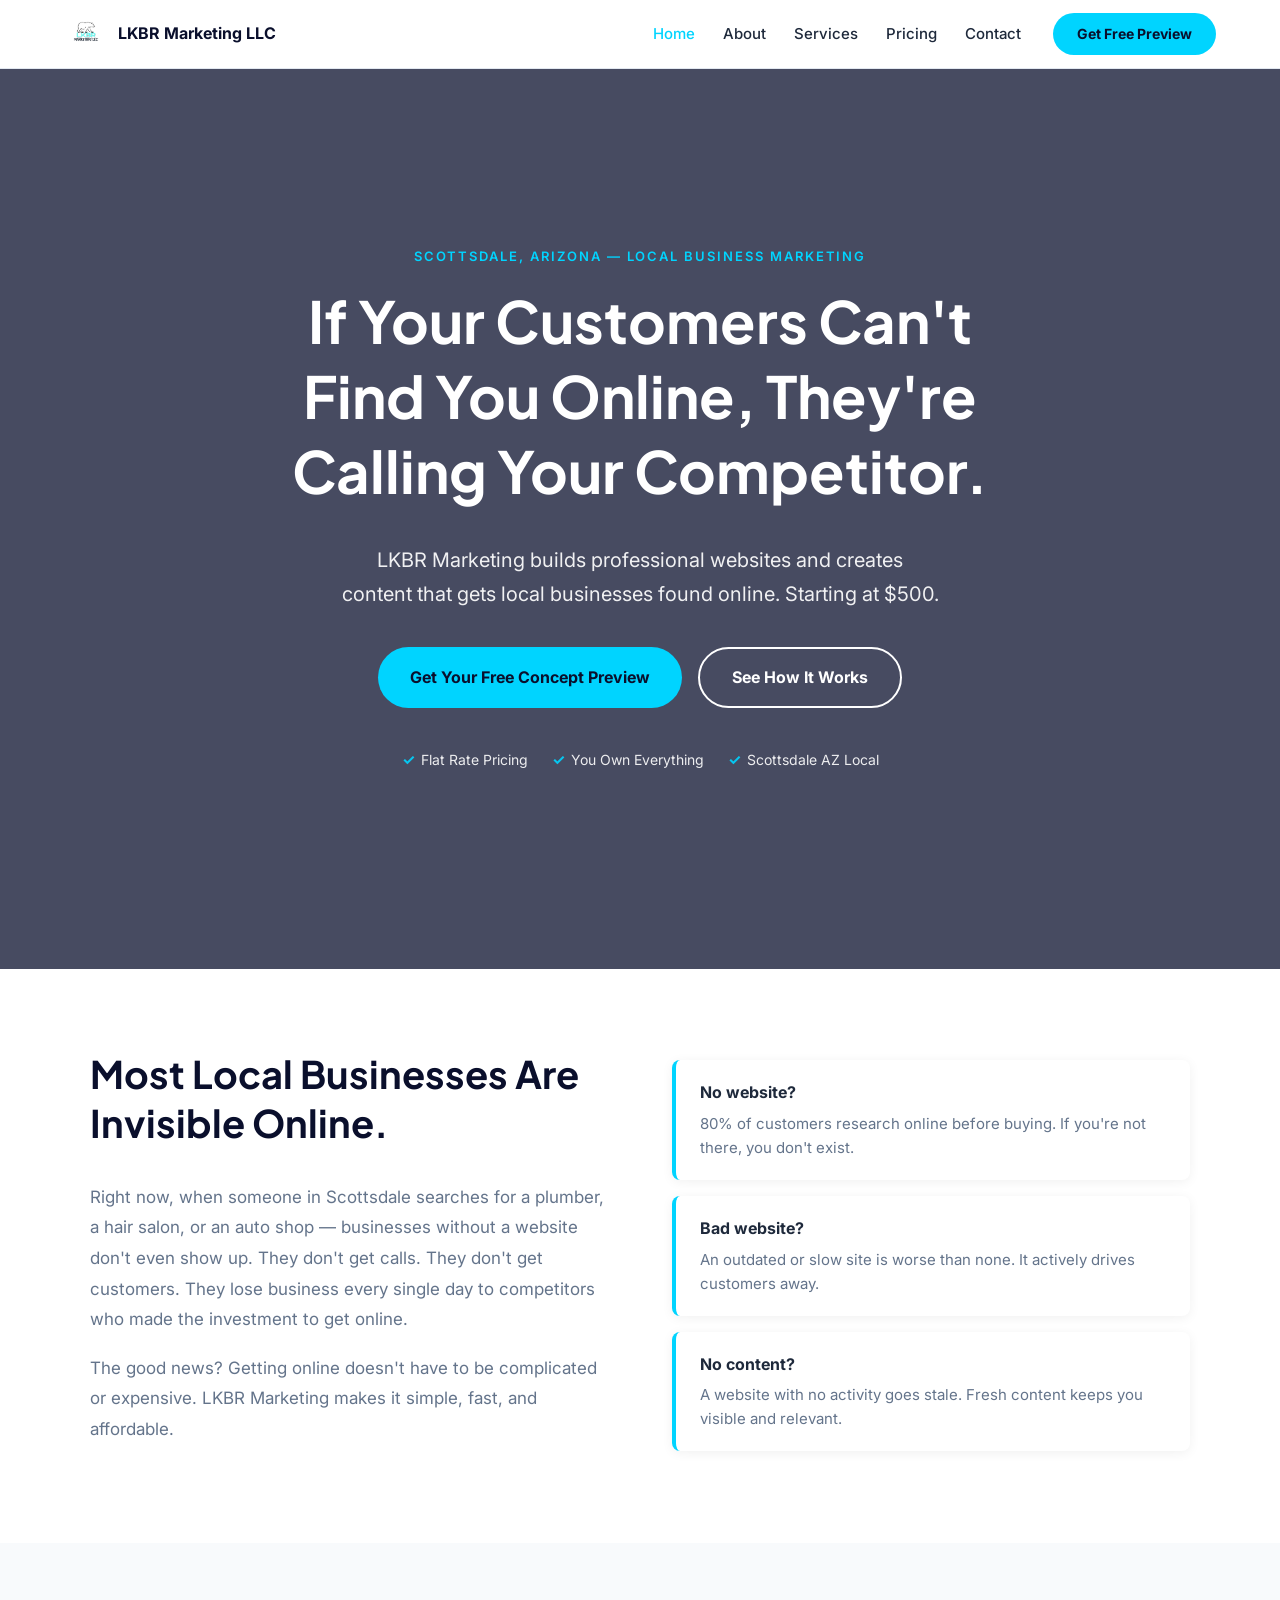
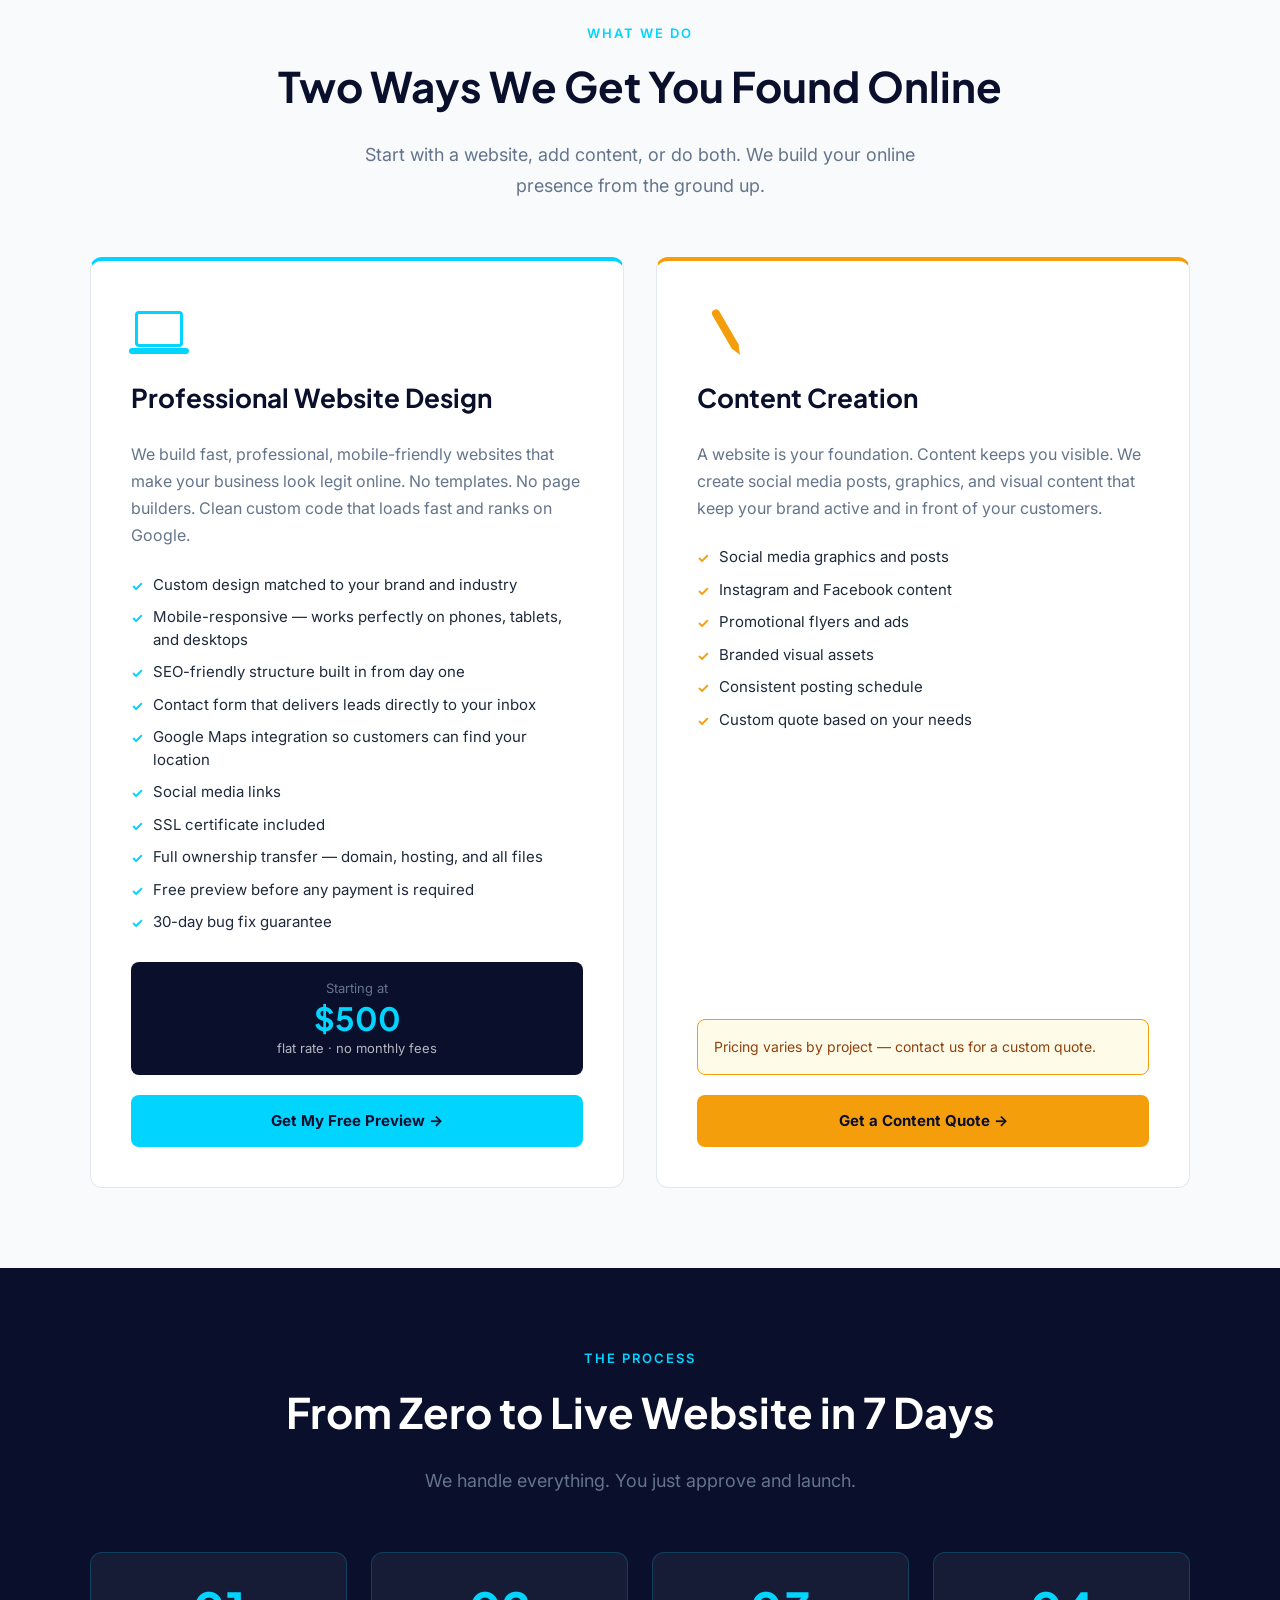
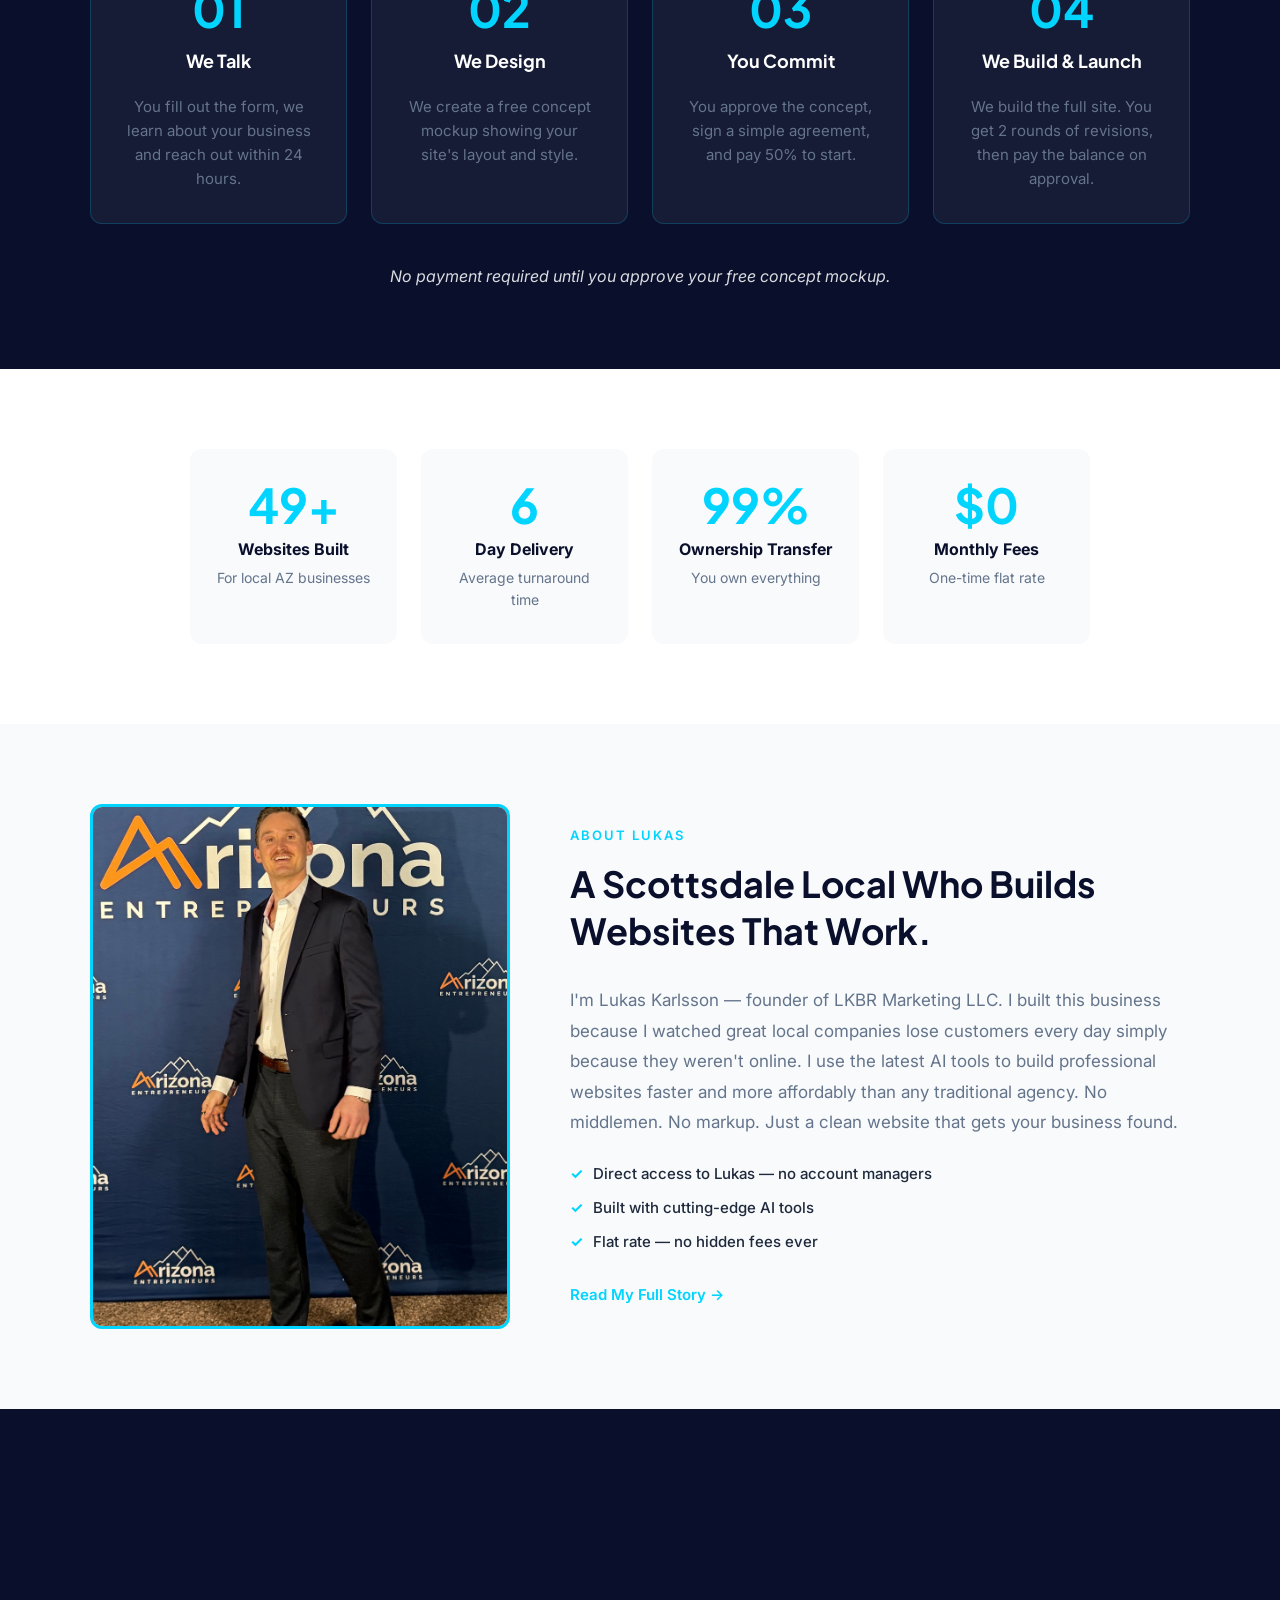
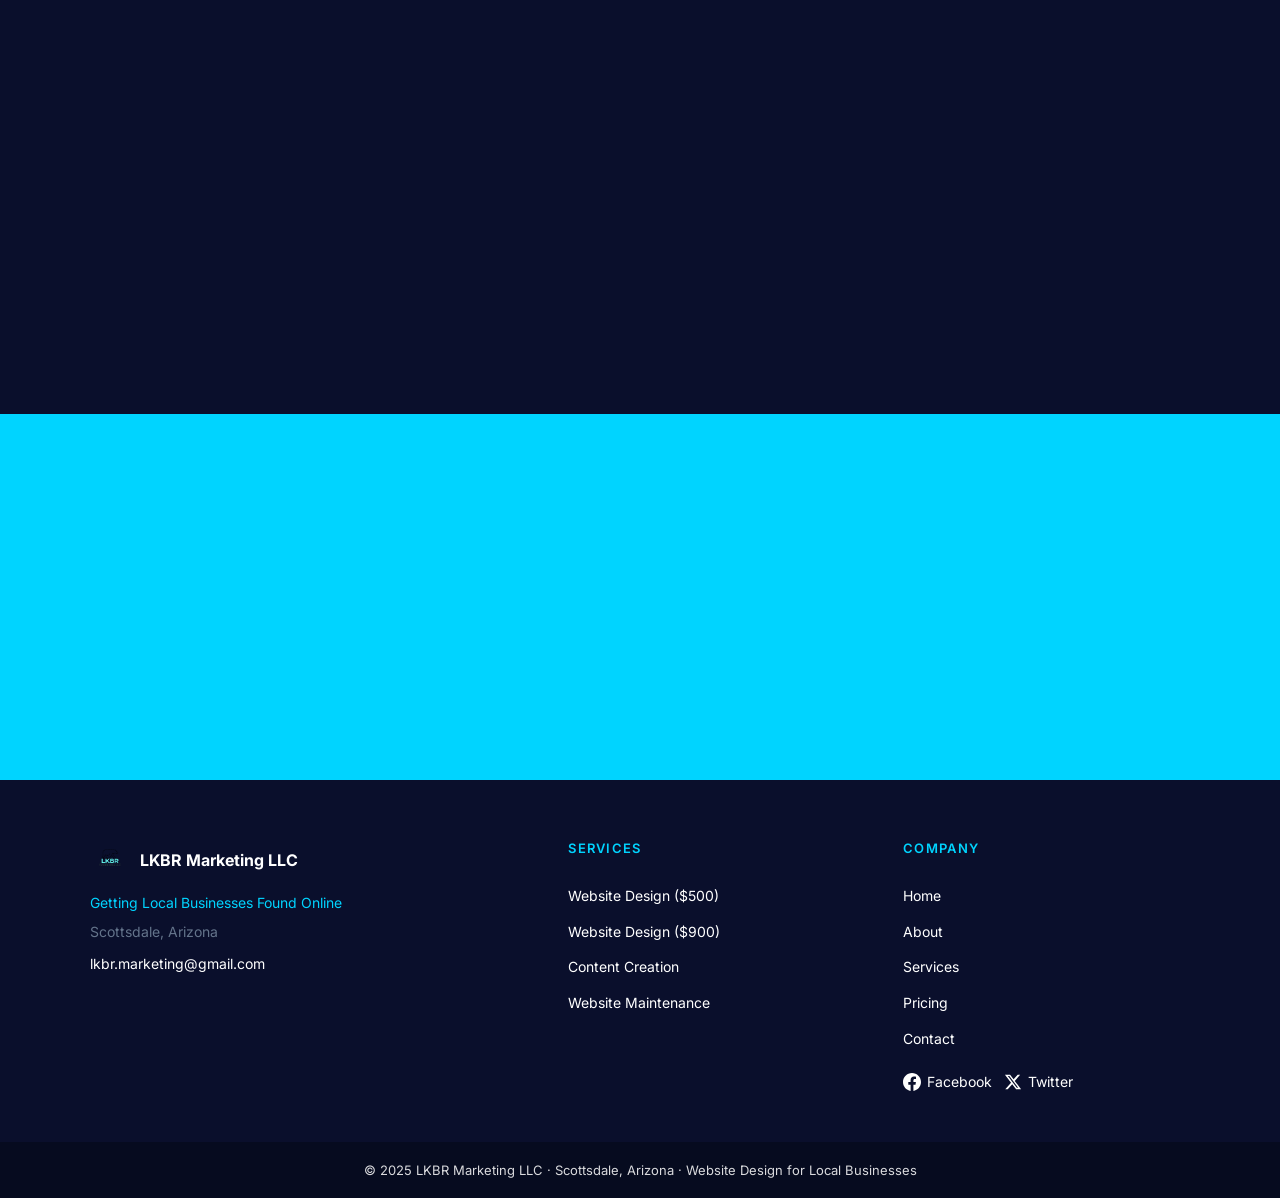
==== commit 78911e11: "Update service inclusions and fix 30-day support language" ====
--- a/index.html
+++ b/index.html
@@ -107,12 +107,16 @@
         <h3>Professional Website Design</h3>
         <p class="service-desc">We build fast, professional, mobile-friendly websites that make your business look legit online. No templates. No page builders. Clean custom code that loads fast and ranks on Google.</p>
         <ul class="check-list">
-          <li>Custom design for your business</li>
-          <li>Works perfectly on mobile</li>
-          <li>Shows up on Google searches</li>
-          <li>Contact form that goes straight to your email</li>
-          <li>You own 100% of your site</li>
-          <li>Delivered in 7 days</li>
+          <li>Custom design matched to your brand and industry</li>
+          <li>Mobile-responsive — works perfectly on phones, tablets, and desktops</li>
+          <li>SEO-friendly structure built in from day one</li>
+          <li>Contact form that delivers leads directly to your inbox</li>
+          <li>Google Maps integration so customers can find your location</li>
+          <li>Social media links</li>
+          <li>SSL certificate included</li>
+          <li>Full ownership transfer — domain, hosting, and all files</li>
+          <li>Free preview before any payment is required</li>
+          <li>30-day bug fix guarantee</li>
         </ul>
         <div class="price-box">
           <p class="price-label">Starting at</p>
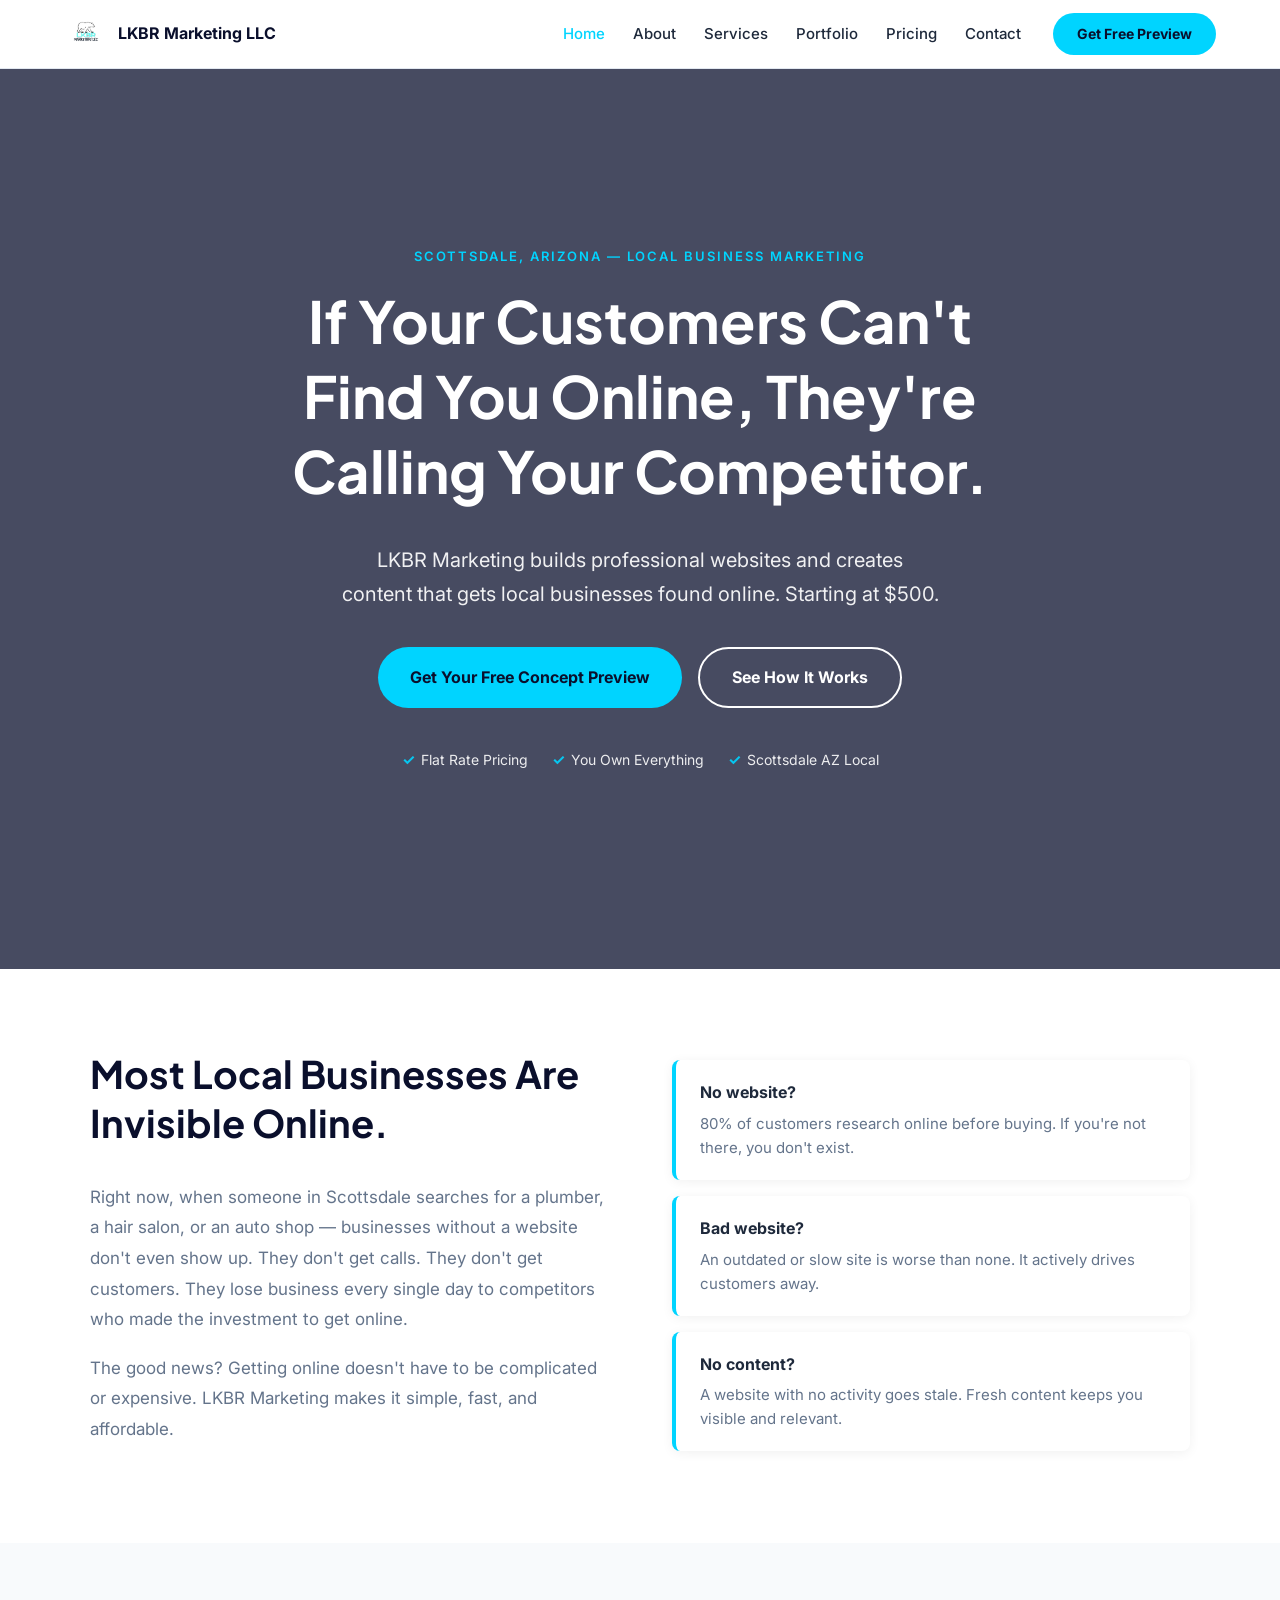
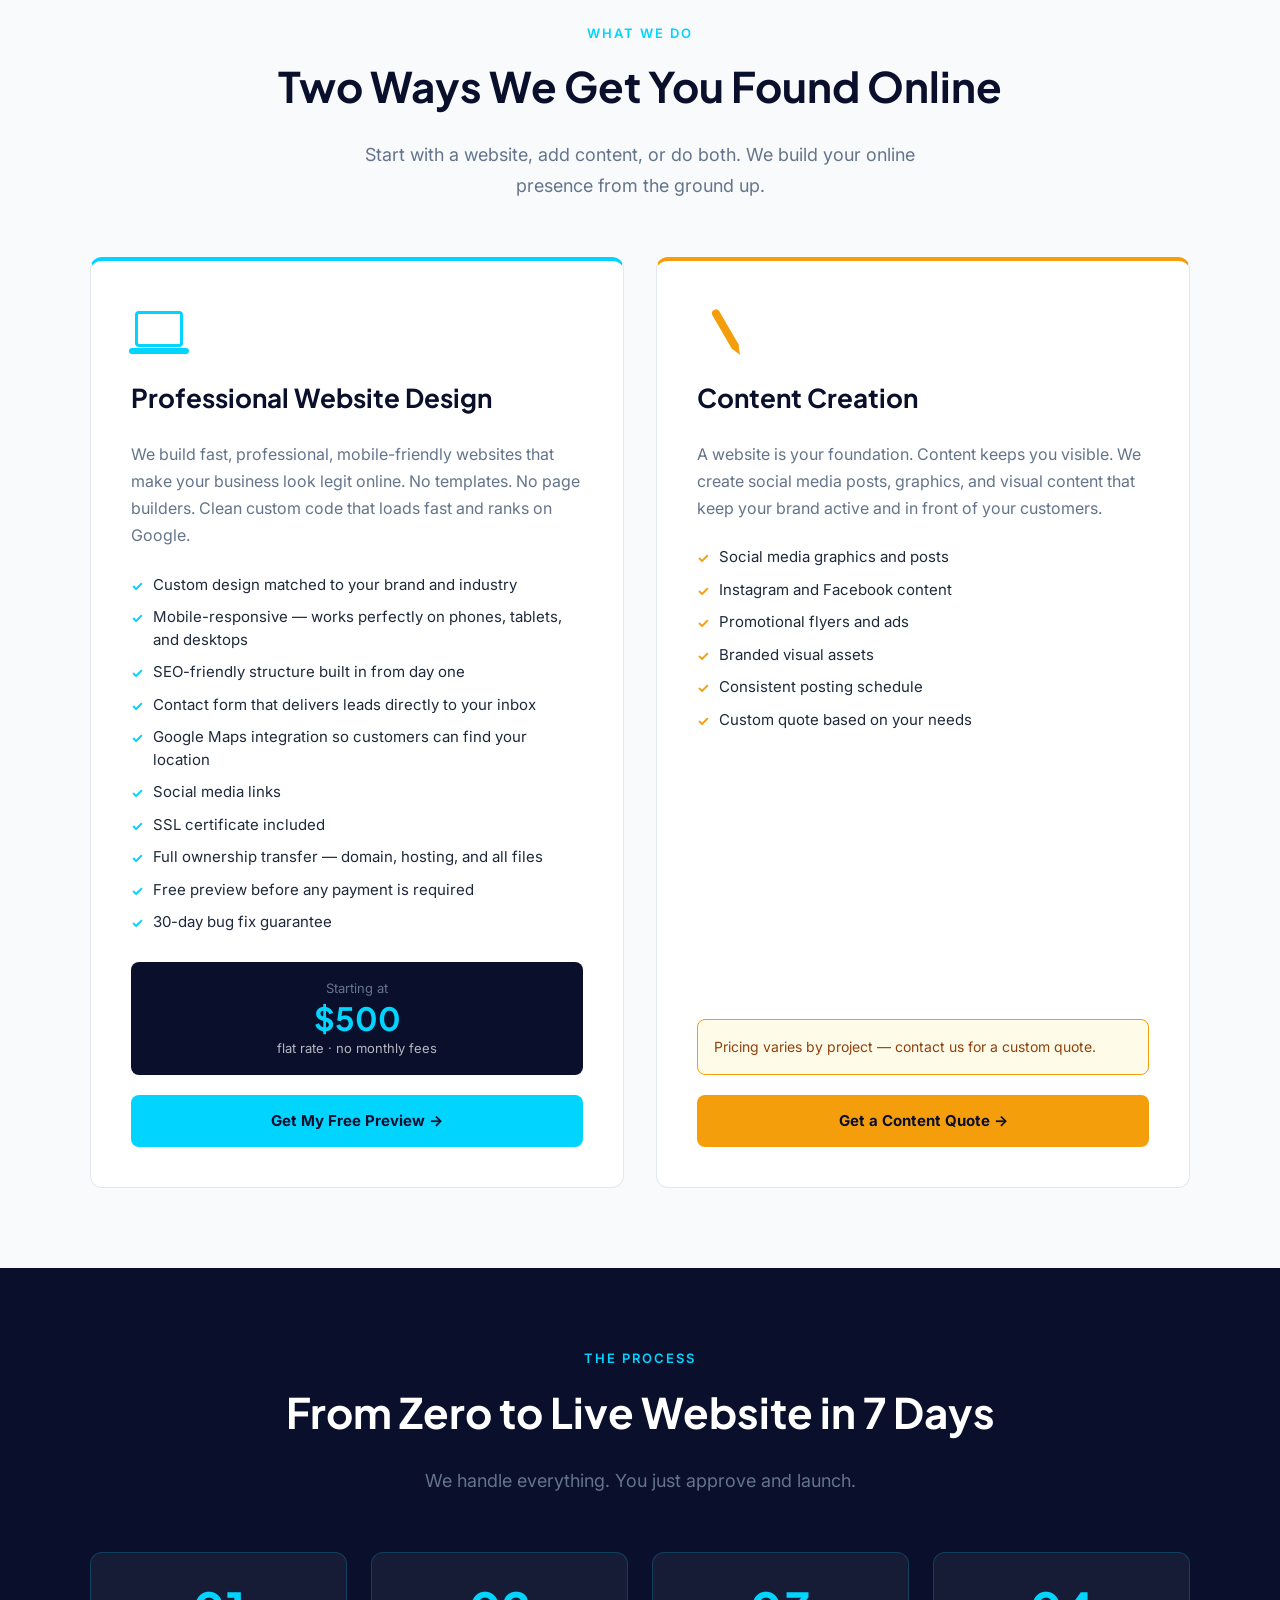
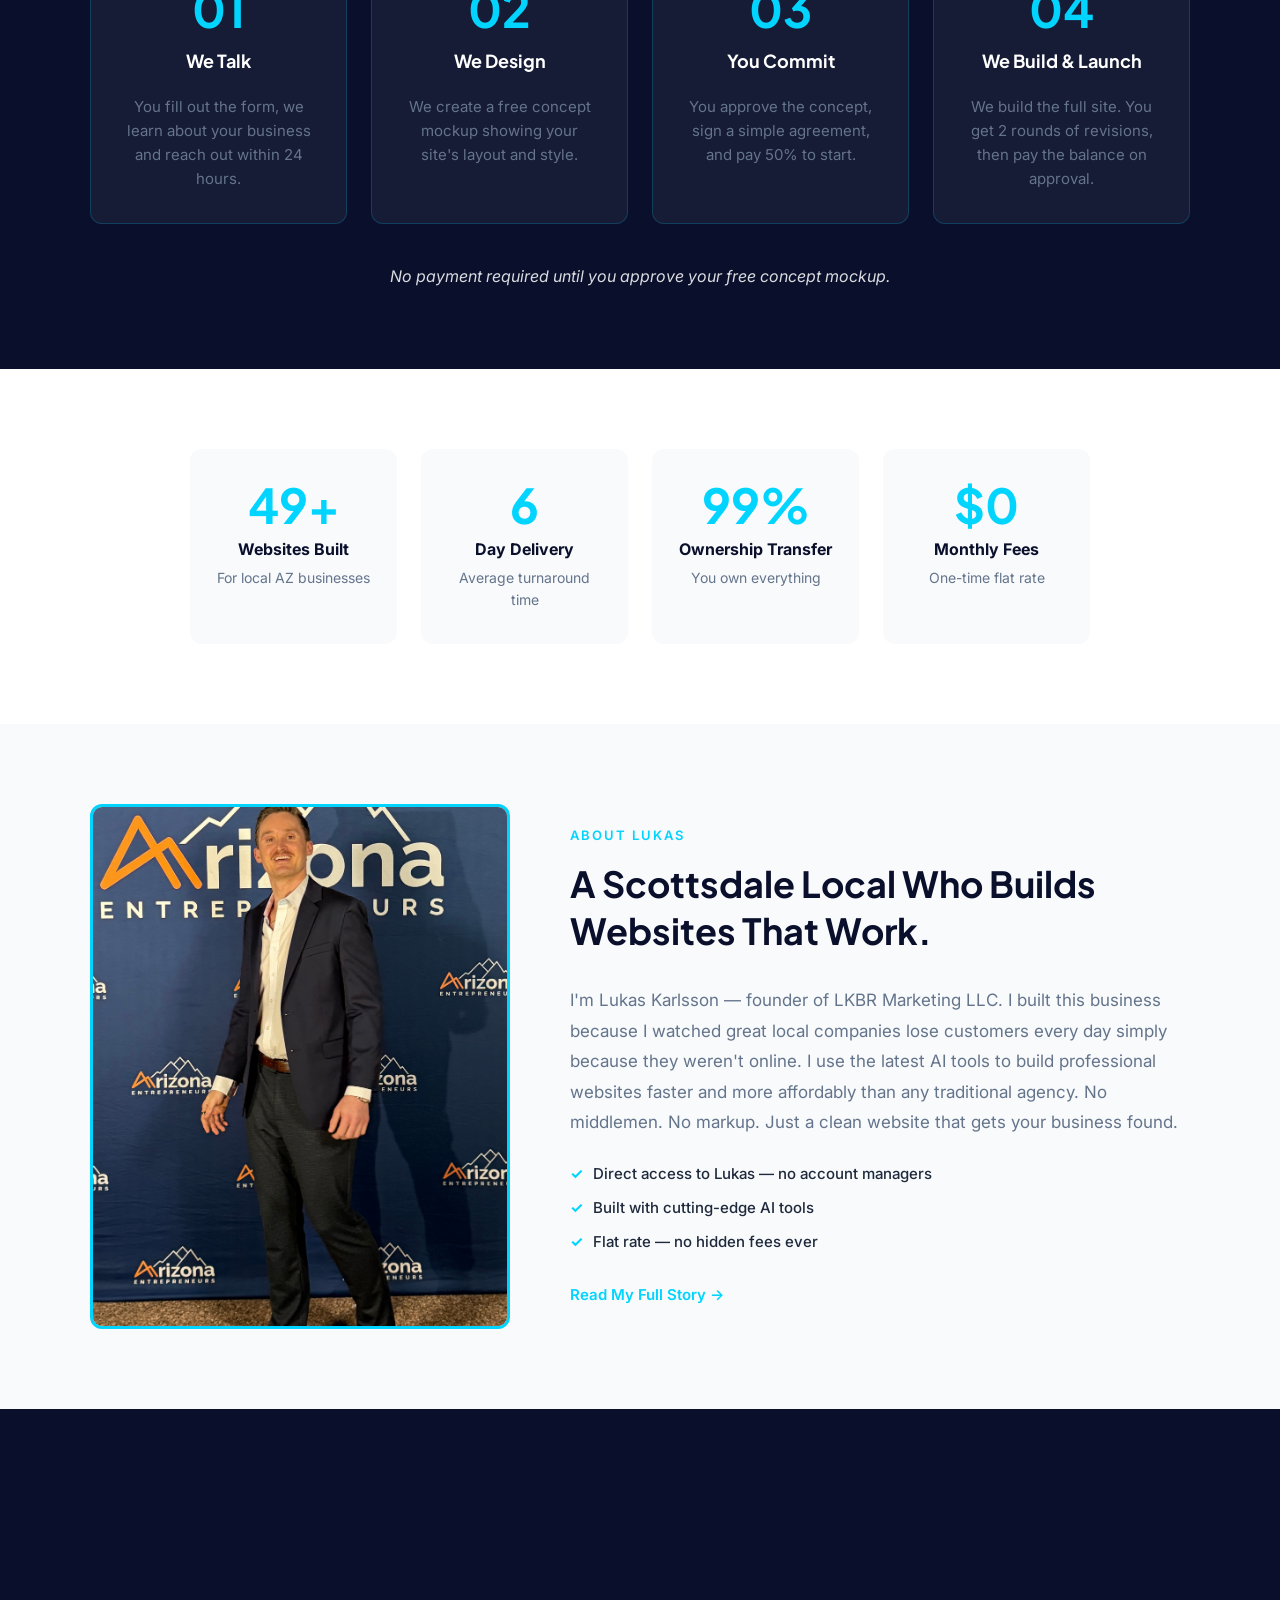
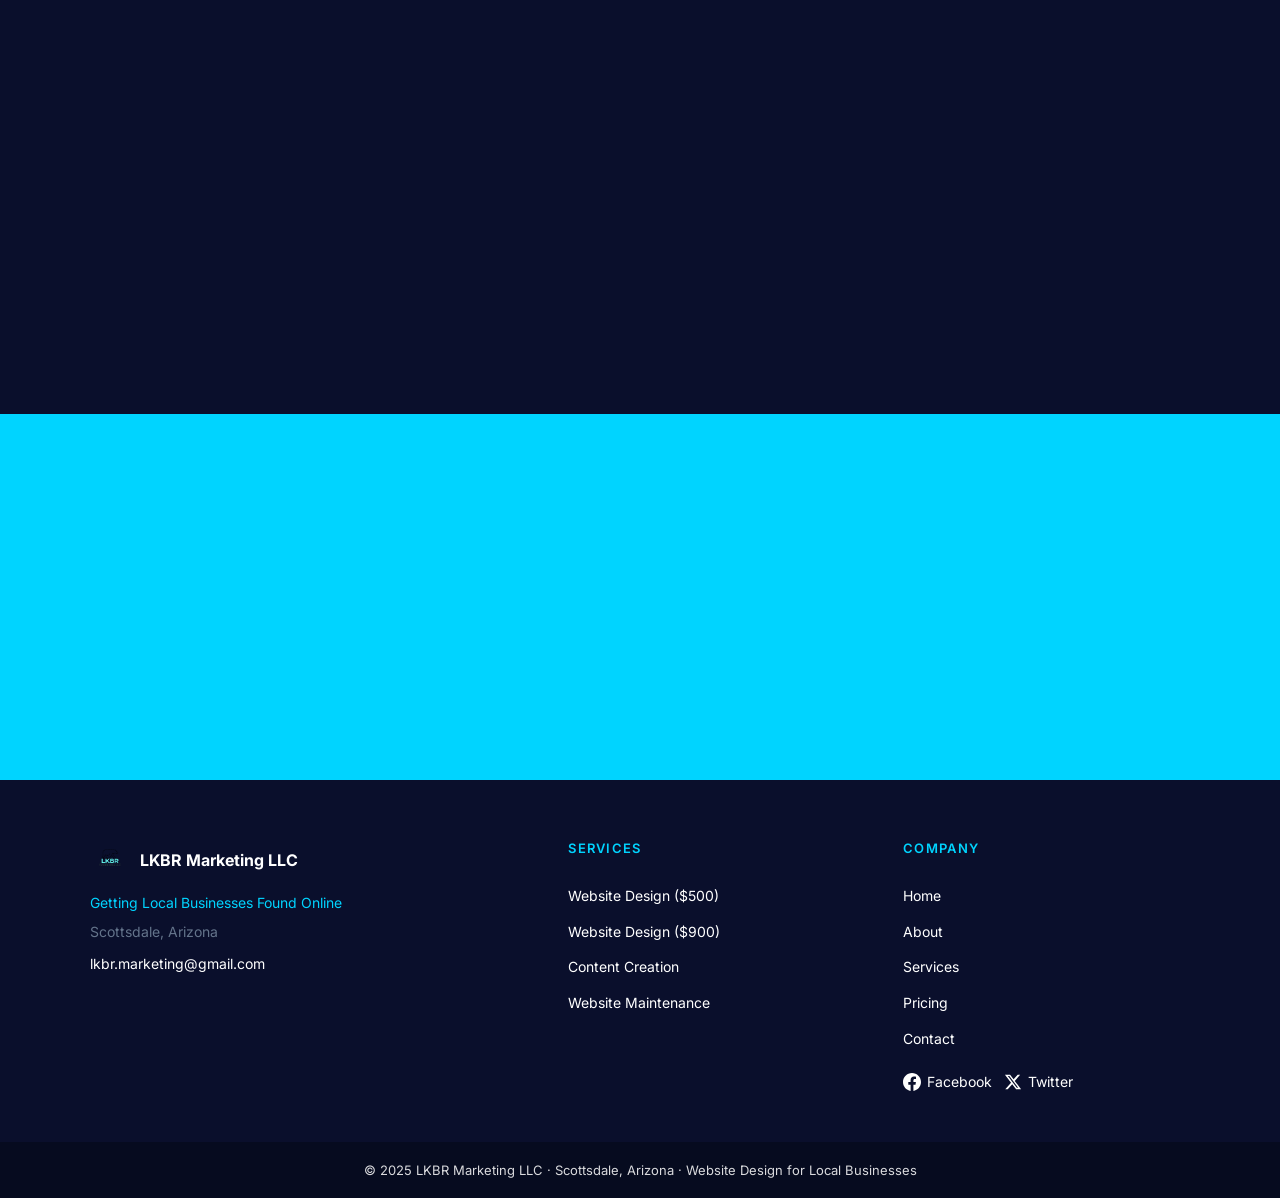
==== commit 2a285d3b: "Add video portfolio page and update nav on all pages Videos live in Portfolio/ locally but are gitig" ====
--- a/index.html
+++ b/index.html
@@ -24,6 +24,7 @@
         <li><a href="index.html">Home</a></li>
         <li><a href="about.html">About</a></li>
         <li><a href="services.html">Services</a></li>
+        <li><a href="portfolio.html">Portfolio</a></li>
         <li><a href="pricing.html">Pricing</a></li>
         <li><a href="contact.html">Contact</a></li>
       </ul>
@@ -41,6 +42,7 @@
       <li><a href="index.html">Home</a></li>
       <li><a href="about.html">About</a></li>
       <li><a href="services.html">Services</a></li>
+      <li><a href="portfolio.html">Portfolio</a></li>
       <li><a href="pricing.html">Pricing</a></li>
       <li><a href="contact.html">Contact</a></li>
     </ul>
--- a/style.css
+++ b/style.css
@@ -1692,6 +1692,96 @@
 
 .card-btn-gold:hover {
   background: #d97706;
+}
+
+/* ============================================================
+   Content Creation Card (Pricing Page)
+   ============================================================ */
+.section-content-creation {
+  background: var(--white);
+  padding: 0 24px 60px;
+}
+
+.content-creation-card {
+  max-width: var(--max-width);
+  margin: 0 auto;
+  background: #0a0f2c;
+  border-radius: 12px;
+  padding: 40px;
+  border-left: 4px solid #f59e0b;
+  display: grid;
+  grid-template-columns: 1fr 1fr;
+  gap: 48px;
+  align-items: center;
+}
+
+.cc-headline {
+  font-family: var(--font-heading);
+  font-size: 26px;
+  font-weight: 700;
+  color: var(--white);
+  margin-bottom: 8px;
+}
+
+.cc-subtext {
+  color: rgba(255, 255, 255, 0.75);
+  font-size: 15px;
+  line-height: 1.5;
+  margin-bottom: 24px;
+}
+
+.cc-list {
+  list-style: none;
+  padding: 0;
+  margin: 0;
+}
+
+.cc-list li {
+  color: var(--white);
+  font-size: 15px;
+  line-height: 1.8;
+  padding-left: 26px;
+  position: relative;
+}
+
+.cc-list li::before {
+  content: '\2713';
+  color: #f59e0b;
+  font-weight: 700;
+  position: absolute;
+  left: 0;
+}
+
+.cc-right {
+  display: flex;
+  flex-direction: column;
+  align-items: center;
+  text-align: center;
+  gap: 24px;
+}
+
+.cc-note {
+  color: #94a3b8;
+  font-size: 15px;
+  line-height: 1.6;
+}
+
+.cc-btn {
+  display: inline-block;
+  background: #f59e0b;
+  color: #0a0f2c;
+  font-family: var(--font-heading);
+  font-weight: 700;
+  font-size: 16px;
+  padding: 14px 32px;
+  border-radius: 8px;
+  text-decoration: none;
+  transition: opacity 0.2s;
+  white-space: nowrap;
+}
+
+.cc-btn:hover {
+  opacity: 0.88;
 }
 
 /* ============================================================
@@ -2216,6 +2306,120 @@
 }
 
 /* ============================================================
+   Portfolio Page
+   ============================================================ */
+.hero-portfolio {
+  height: 400px;
+  display: flex;
+  align-items: center;
+  justify-content: center;
+  background: var(--navy);
+  text-align: center;
+}
+
+.hero-portfolio .hero-content {
+  padding: 0 24px;
+  max-width: 800px;
+  width: 100%;
+}
+
+.hero-portfolio h1 {
+  font-family: 'Syne', var(--font-heading);
+  font-size: 48px;
+  color: var(--white);
+  margin-bottom: 16px;
+}
+
+.hero-portfolio .hero-sub {
+  font-size: 18px;
+  color: var(--muted);
+  line-height: 1.7;
+  max-width: 640px;
+  margin: 0 auto;
+}
+
+.section-portfolio-grid {
+  background: var(--white);
+  padding: var(--section-padding);
+}
+
+.section-portfolio-grid .section-header h2 {
+  font-family: 'Syne', var(--font-heading);
+}
+
+.portfolio-grid {
+  max-width: var(--max-width);
+  margin: 0 auto;
+  display: grid;
+  grid-template-columns: repeat(3, 1fr);
+  gap: 32px;
+}
+
+.video-card {
+  background: var(--white);
+  border: 1px solid var(--border);
+  border-radius: var(--radius);
+  overflow: hidden;
+  transition: box-shadow var(--transition), transform var(--transition);
+}
+
+.video-card:hover {
+  box-shadow: 0 8px 24px rgba(0,0,0,0.1);
+  transform: translateY(-2px);
+}
+
+.video-card video {
+  width: 100%;
+  max-height: 280px;
+  object-fit: cover;
+  display: block;
+  background: #000;
+}
+
+.video-card-body {
+  padding: 16px;
+}
+
+.video-tag {
+  display: inline-block;
+  background: var(--cyan);
+  color: var(--navy);
+  font-size: 11px;
+  font-weight: 600;
+  border-radius: 20px;
+  padding: 3px 10px;
+}
+
+.video-label {
+  font-family: 'Syne', var(--font-heading);
+  font-weight: 700;
+  color: var(--navy);
+  font-size: 16px;
+  margin-top: 8px;
+}
+
+.section-portfolio-cta {
+  background: var(--navy);
+  padding: var(--section-padding);
+  text-align: center;
+}
+
+.section-portfolio-cta h2 {
+  font-family: 'Syne', var(--font-heading);
+  font-size: 38px;
+  color: var(--white);
+  margin-bottom: 16px;
+}
+
+.section-portfolio-cta p {
+  color: var(--muted);
+  font-size: 18px;
+  max-width: 600px;
+  margin: 0 auto 32px;
+  line-height: 1.7;
+}
+
+/* ============================================================
    Responsive — 1024px
    ============================================================ */
 @media (max-width: 1024px) {
@@ -2227,12 +2431,19 @@
   .about-strip-img { max-width: 100%; }
   .story-grid { grid-template-columns: 1fr 1fr; gap: 40px; }
   .trust-cards { grid-template-columns: repeat(2, 1fr); }
+  .portfolio-grid { grid-template-columns: repeat(2, 1fr); }
 }
 
 /* ============================================================
    Responsive — 768px
    ============================================================ */
 @media (max-width: 768px) {
+  .content-creation-card {
+    grid-template-columns: 1fr;
+    gap: 32px;
+    border-left: none;
+    border-top: 4px solid #f59e0b;
+  }
   :root {
     --section-padding: 48px 20px;
   }
@@ -2296,6 +2507,12 @@
   /* Compare table */
   .compare-table { font-size: 13px; }
   .compare-table th, .compare-table td { padding: 10px 12px; }
+
+  /* Portfolio page */
+  .hero-portfolio { height: auto; padding: 60px 20px; }
+  .hero-portfolio h1 { font-size: 34px; }
+  .portfolio-grid { grid-template-columns: 1fr; }
+  .section-portfolio-cta h2 { font-size: 28px; }
 }
 
 /* ============================================================
